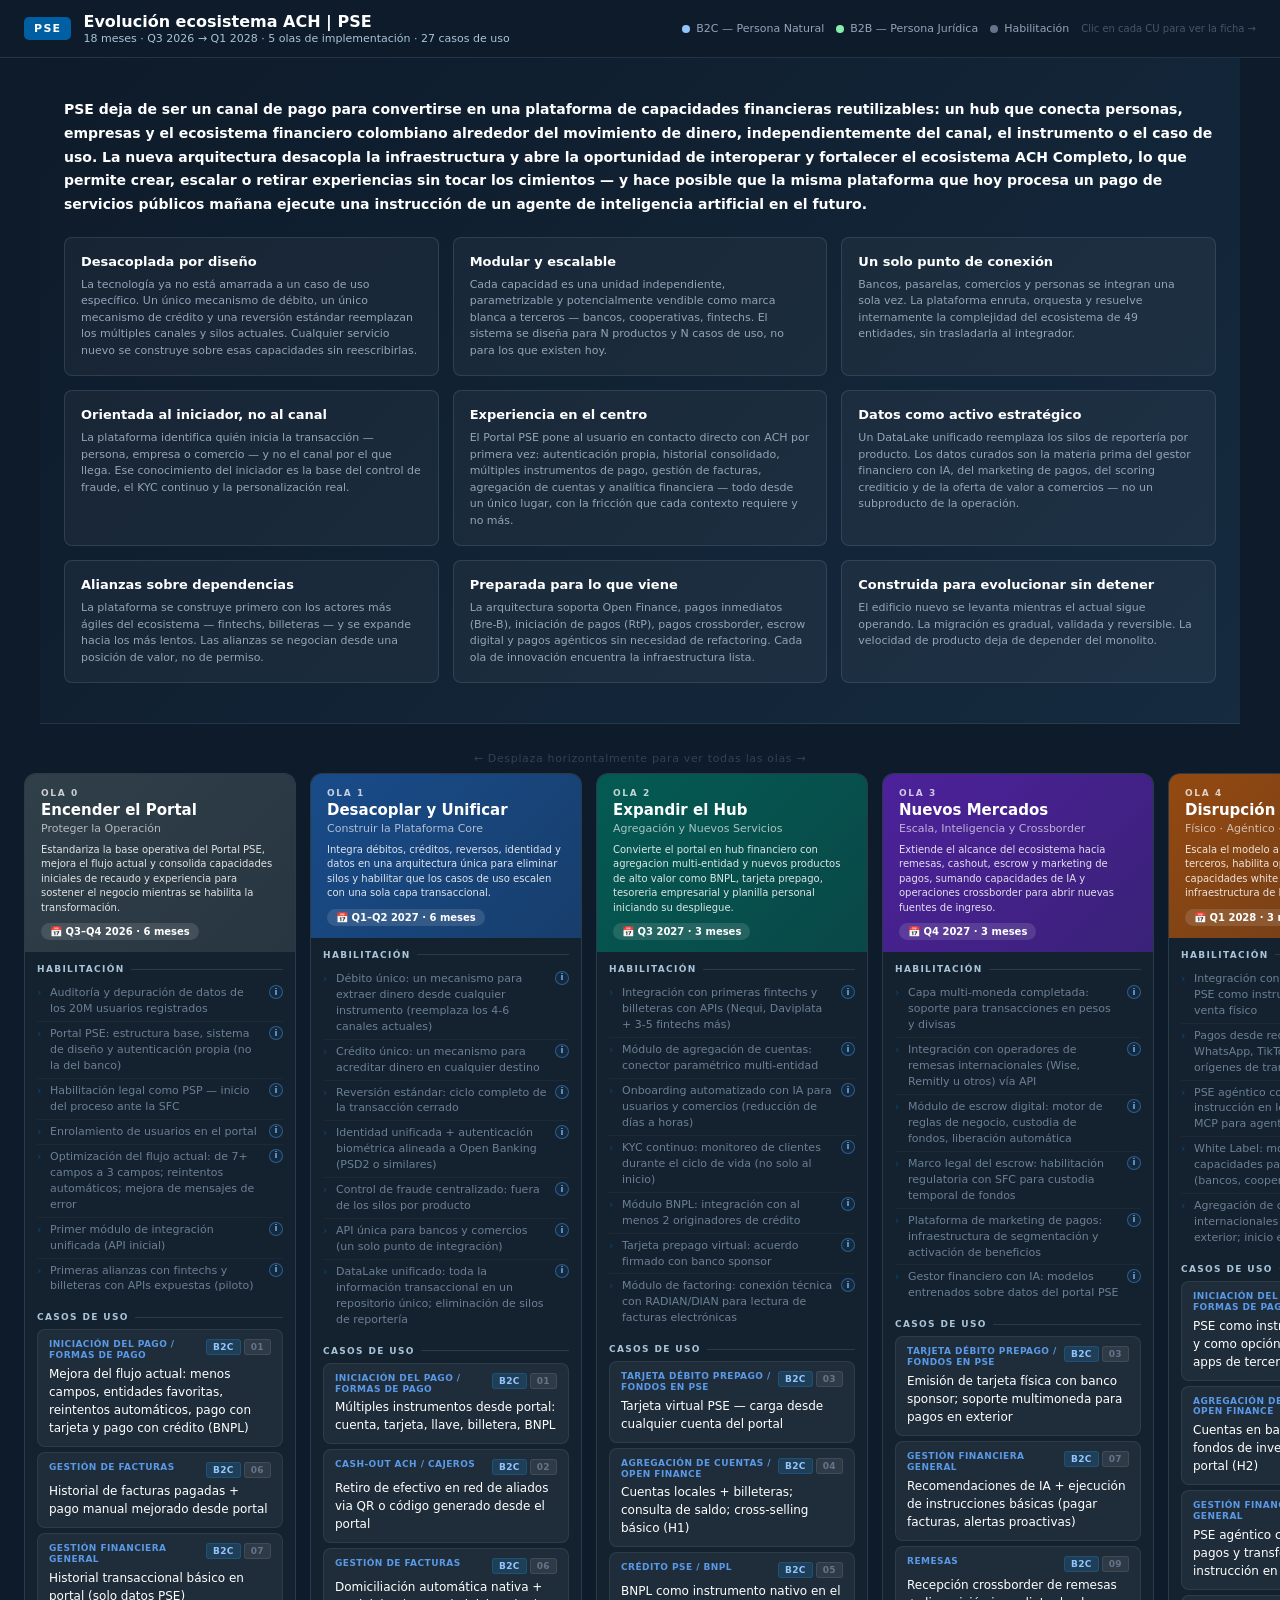
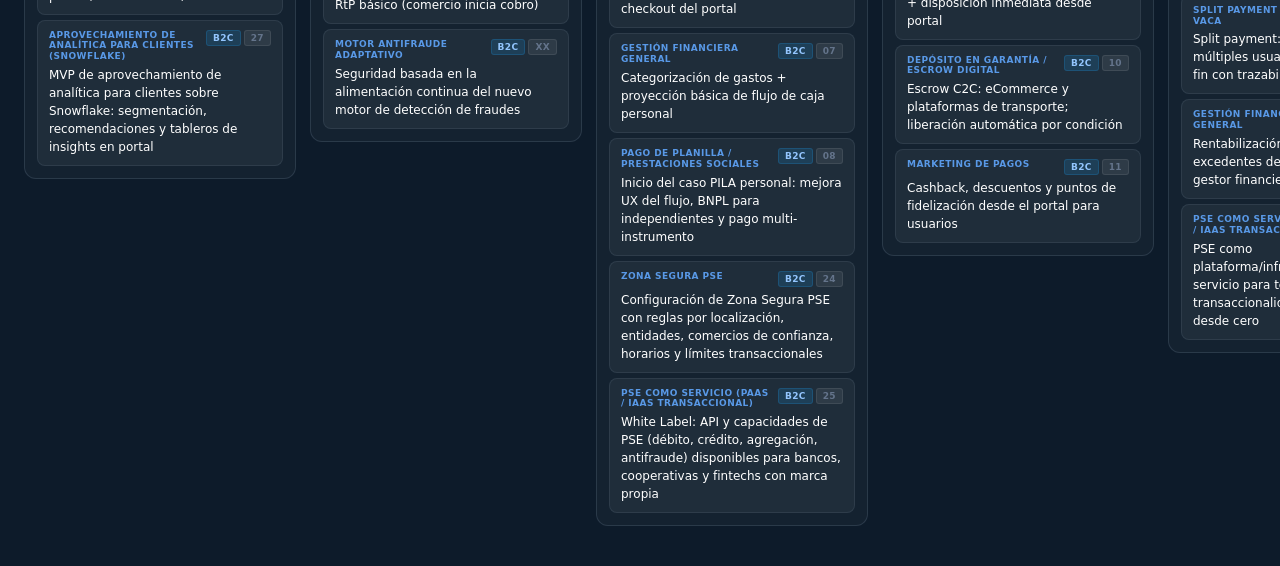
==== roadmap_portal_pse.html @ 22ef2b2c "snowflake analytics for clients" ====
<!DOCTYPE html>
<html lang="es">
<head>
<meta charset="UTF-8">
<meta name="viewport" content="width=device-width, initial-scale=1.0">
<title>Roadmap Portal PSE — ACH Colombia</title>
<style>
:root {
  --navy: #0D1B2A;
  --navy-mid: #112336;
  --navy-light: #172f45;
  --blue: #005FA3;
  --blue-dark: #004A80;
  --blue-light: #A8C4D8;
  --blue-pale: #EEF4FB;
  --white: #ffffff;
  --text-muted: #64748b;
  --text-dim: #94a3b8;
  --text-mid: #cbd5e1;
  --border: rgba(168,196,216,0.15);
  --ola0: #37474F;
  --ola1: #1A56A0;
  --ola2: #00695C;
  --ola3: #5B21B6;
  --ola4: #B45309;
  --b2c: #1d6fa4;
  --b2b: #166534;
}
* { margin:0; padding:0; box-sizing:border-box; }
body {
  font-family: 'Calibri', 'Segoe UI', system-ui, sans-serif;
  background: var(--navy);
  color: var(--white);
  min-height: 100vh;
  overflow-x: hidden;
}

/* ── HEADER ── */
.header {
  position: sticky; top:0; z-index:200;
  background: var(--navy);
  border-bottom: 1px solid var(--border);
  padding: 12px 24px;
  display: flex; align-items: center; justify-content: space-between;
  gap: 16px;
}
.header-brand { display:flex; align-items:center; gap:12px; }
.pse-badge {
  background: var(--blue); color:white;
  font-size:11px; font-weight:800; letter-spacing:.12em;
  padding:5px 10px; border-radius:5px;
  text-transform:uppercase;
}
.header-title { font-size:16px; font-weight:700; }
.header-sub { font-size:11px; color:var(--blue-light); margin-top:1px; }
.header-legend { display:flex; gap:12px; align-items:center; flex-wrap:wrap; }
.leg { display:flex; gap:6px; align-items:center; font-size:11px; color:var(--text-dim); }
.leg-dot { width:8px; height:8px; border-radius:50%; flex-shrink:0; }

/* ── SCROLL WRAPPER ── */
.board {
  overflow-x: auto;
  padding: 20px 24px 40px;
  scrollbar-width: thin;
  scrollbar-color: #334155 var(--navy);
}
.board::-webkit-scrollbar { height:6px; }
.board::-webkit-scrollbar-track { background: var(--navy); }
.board::-webkit-scrollbar-thumb { background: #334155; border-radius:3px; }

/* ── OLA COLUMNS ── */
.olas-row { display:flex; gap:14px; align-items:flex-start; min-width:max-content; }

.ola-col {
  width: 272px;
  border-radius: 12px;
  overflow: hidden;
  background: rgba(255,255,255,0.03);
  border: 1px solid var(--border);
  flex-shrink:0;
  display:flex; flex-direction:column;
}

.ola-head {
  padding: 14px 16px 12px;
  position: relative;
}
.ola-eyebrow {
  font-size:9px; font-weight:800; letter-spacing:.18em;
  text-transform:uppercase; opacity:.75; margin-bottom:3px;
}
.ola-name { font-size:15px; font-weight:800; line-height:1.25; }
.ola-sub { font-size:11px; opacity:.65; margin-top:2px; }
.ola-desc {
  margin-top:8px;
  font-size:10px;
  line-height:1.45;
  color:rgba(255,255,255,0.86);
}
.ola-periodo {
  display:inline-flex; align-items:center; gap:4px;
  margin-top:8px;
  font-size:10px; font-weight:600;
  background: rgba(255,255,255,0.12);
  padding:3px 9px; border-radius:20px;
}
.ola-stretch {
  display:inline-block;
  margin-left:6px;
  font-size:9px; font-weight:700; letter-spacing:.06em;
  background: rgba(255,255,255,0.15);
  padding:2px 7px; border-radius:3px;
  vertical-align:middle;
}

.ola-body { padding:12px; flex:1; }

/* ── HABILITACIÓN ── */
.section-label {
  display:flex; align-items:center; gap:6px;
  font-size:9px; font-weight:800; letter-spacing:.15em;
  text-transform:uppercase; color:var(--blue-light);
  margin-bottom:7px;
}
.section-label::after {
  content:''; flex:1; height:1px;
  background: var(--border);
}
.hab-list { list-style:none; margin-bottom:14px; }
.hab-item {
  font-size:11px; color:#6b7f94;
  padding:4px 22px 4px 13px; position:relative;
  line-height:1.45;
  border-bottom:1px solid rgba(255,255,255,0.035);
}
.hab-item:last-child { border-bottom:none; }
.hab-item::before { content:'›'; position:absolute; left:0; color:var(--blue); opacity:.6; }
.hab-item-text { display:block; }
.hab-info-btn {
  width:14px;
  height:14px;
  border-radius:50%;
  border:1px solid rgba(96,165,250,0.4);
  background:rgba(0,95,163,0.15);
  color:#93c5fd;
  font-size:9px;
  font-weight:800;
  line-height:1;
  display:flex;
  align-items:center;
  justify-content:center;
  cursor:pointer;
  position:absolute;
  top:4px;
  right:0;
  padding:0;
}
.hab-info-btn:hover {
  background:rgba(0,95,163,0.32);
  border-color:rgba(147,197,253,0.7);
}

/* ── CU CARDS ── */
.cu-stack { display:flex; flex-direction:column; gap:5px; }

.cu-card {
  background: rgba(255,255,255,0.05);
  border:1px solid rgba(168,196,216,0.1);
  border-radius:8px; padding:9px 11px;
  cursor:pointer;
  transition: background .15s, border-color .15s, transform .15s;
  display:flex; flex-direction:column; gap:4px;
}
.cu-card:hover {
  background: rgba(255,255,255,0.1);
  border-color: rgba(168,196,216,0.28);
  transform: translateY(-1px);
}
.cu-card.is-active {
  border-color: var(--blue);
  background: rgba(0,95,163,0.14);
}
.cu-row { display:flex; align-items:flex-start; justify-content:space-between; gap:6px; }
.cu-name {
  font-size:9px;
  font-weight:800;
  color:#60a5fa;
  line-height:1.2;
  letter-spacing:.05em;
  text-transform:uppercase;
  opacity:.9;
  flex:1;
}
.cu-tags { display:flex; gap:3px; flex-shrink:0; align-items:center; }
.tag {
  font-size:9px; font-weight:800; padding:2px 6px;
  border-radius:3px; letter-spacing:.04em; white-space:nowrap;
}
.tag-b2c { background:rgba(29,111,164,0.28); color:#93c5fd; border:1px solid rgba(29,111,164,0.4); }
.tag-b2b { background:rgba(22,101,52,0.28); color:#86efac; border:1px solid rgba(22,101,52,0.4); }
.tag-num { background:rgba(255,255,255,0.07); color:#64748b; border:1px solid rgba(255,255,255,0.08); }
.cu-alcance { font-size:12px; font-weight:500; color:var(--white); line-height:1.5; }

/* ── OVERLAY + PANEL ── */
.overlay {
  display:none; position:fixed; inset:0;
  background:rgba(0,0,0,0.55); z-index:400;
  backdrop-filter: blur(2px);
}
.overlay.on { display:block; }

.panel {
  position:fixed; top:0; right:-540px; width:520px;
  height:100vh; overflow-y:auto;
  background: #0c1e2f;
  border-left:1px solid rgba(168,196,216,0.18);
  z-index:500;
  transition: right .28s cubic-bezier(.4,0,.2,1);
  display:flex; flex-direction:column;
}
.panel.on { right:0; }

.panel-top {
  padding:20px 22px 16px;
  border-bottom:1px solid var(--border);
  position:sticky; top:0;
  background: #0c1e2f; z-index:10;
}
.panel-close {
  position:absolute; top:16px; right:16px;
  background:rgba(255,255,255,0.07); border:none;
  color:var(--text-dim); width:28px; height:28px;
  border-radius:6px; cursor:pointer; font-size:15px;
  display:flex; align-items:center; justify-content:center;
  transition:all .15s;
}
.panel-close:hover { background:rgba(255,255,255,0.14); color:white; }
.panel-num { font-size:10px; font-weight:800; letter-spacing:.18em; color:var(--blue-light); margin-bottom:5px; text-transform:uppercase; }
.panel-title { font-size:19px; font-weight:800; line-height:1.25; padding-right:36px; margin-bottom:10px; }
.panel-badges { display:flex; flex-wrap:wrap; gap:5px; align-items:center; }
.badge {
  font-size:10px; font-weight:700; padding:3px 8px;
  border-radius:4px; white-space:nowrap;
}
.badge-obj { background:rgba(0,95,163,.2); color:#93c5fd; border:1px solid rgba(0,95,163,.3); }
.badge-av { background:rgba(255,255,255,.06); color:#64748b; border:1px solid rgba(255,255,255,.09); }
.badge-val { background:rgba(34,197,94,.1); color:#86efac; border:1px solid rgba(34,197,94,.18); }
.badge-ing { background:rgba(234,179,8,.1); color:#fde047; border:1px solid rgba(234,179,8,.15); }
.badge-am { font-weight:800; }
.am-low { background:rgba(34,197,94,.1); color:#86efac; border:1px solid rgba(34,197,94,.18); }
.am-mid { background:rgba(234,179,8,.1); color:#fde047; border:1px solid rgba(234,179,8,.15); }
.am-high { background:rgba(239,68,68,.13); color:#fca5a5; border:1px solid rgba(239,68,68,.2); }

.panel-body { padding:18px 22px 24px; flex:1; }
.p-section { margin-bottom:18px; }
.p-stitle {
  font-size:9px; font-weight:800; letter-spacing:.14em; text-transform:uppercase;
  color:var(--blue-light); padding-bottom:6px; margin-bottom:7px;
  border-bottom:1px solid var(--border);
}
.p-desc { font-size:13px; color:var(--text-mid); line-height:1.7; }
.p-list { list-style:none; }
.p-list li {
  font-size:12px; color:var(--text-dim); padding:5px 0 5px 16px;
  position:relative; line-height:1.5;
  border-bottom:1px solid rgba(255,255,255,0.04);
}
.p-list li:last-child { border-bottom:none; }
.p-list li::before { content:'→'; position:absolute; left:0; color:var(--blue); font-size:11px; }
.p-grid { display:grid; grid-template-columns:1fr 1fr; gap:7px; }
.p-stat {
  background:rgba(255,255,255,0.04); border:1px solid rgba(255,255,255,0.07);
  border-radius:7px; padding:9px 11px;
}
.p-stat-lbl { font-size:9px; font-weight:700; letter-spacing:.1em; text-transform:uppercase; color:#475569; margin-bottom:3px; }
.p-stat-val { font-size:13px; font-weight:700; color:white; }
.p-stat-val.g { color:#4ade80; }
.p-stat-val.y { color:#fbbf24; }
.p-threat { height:4px; background:rgba(255,255,255,.08); border-radius:2px; overflow:hidden; margin-top:5px; }
.p-threat-fill { height:100%; border-radius:2px; }
.p-alcance-box {
  background: rgba(0,95,163,.08);
  border:1px solid rgba(0,95,163,.2);
  border-radius:8px; padding:10px 13px;
}
.p-alcance-lbl { font-size:9px; font-weight:800; letter-spacing:.12em; text-transform:uppercase; color:#60a5fa; margin-bottom:4px; }
.p-alcance-txt { font-size:12px; color:#93c5fd; line-height:1.5; }
.p-mkt-item {
  font-size:12px; color:var(--text-mid); line-height:1.55;
  padding:5px 0; border-bottom:1px solid rgba(255,255,255,.05);
}
.p-mkt-item:last-child { border-bottom:none; }
.p-mkt-item strong { color:#60a5fa; }
.p-comp-chips { display:flex; flex-wrap:wrap; gap:5px; }
.p-comp-chip {
  font-size:11px; color:#64748b;
  background:rgba(255,255,255,0.04); border:1px solid rgba(255,255,255,0.08);
  padding:3px 9px; border-radius:20px;
}

/* ── SCROLL HINT ── */
.scroll-hint {
  text-align:center; padding:8px 0;
  font-size:11px; color:#334155; letter-spacing:.06em;
}

/* ── VISION SECTION ── */
.vision {
  background: linear-gradient(135deg, rgba(13,27,42,0.8), rgba(23,47,69,0.8));
  border-bottom: 1px solid rgba(168,196,216,0.15);
  padding: 40px 24px;
  max-width: 1200px;
  margin: 0 auto;
}
.vision-content {
  font-size: 13px;
  line-height: 1.65;
  color: #cbd5e1;
}
.vision-intro {
  font-size: 14px;
  font-weight: 600;
  color: #ffffff;
  margin-bottom: 16px;
  line-height: 1.7;
}
.vision-criteria {
  margin-top: 20px;
  display: grid;
  grid-template-columns: repeat(auto-fit, minmax(280px, 1fr));
  gap: 14px;
  list-style: none;
  padding: 0;
}
.vision-criteria li {
  background: rgba(255,255,255,0.04);
  border: 1px solid rgba(168,196,216,0.15);
  border-radius: 8px;
  padding: 16px;
  display: flex;
  flex-direction: column;
  gap: 6px;
}
.vision-criteria li strong {
  color: #ffffff;
  font-weight: 700;
  font-size: 13px;
  line-height: 1.3;
}
.vision-criteria li span {
  font-size: 11px;
  line-height: 1.5;
  color: #94a3b8;
  font-weight: 400;
}
.vision-footer {
  margin-top: 18px;
  background: rgba(255,255,255,0.04);
  border: 1px solid rgba(168,196,216,0.15);
  border-radius: 8px;
  padding: 14px 16px;
  font-size: 12px;
  font-style: italic;
  color: #60a5fa;
  text-align: center;
  font-weight: 500;
}

/* ── HABILITADOR MODAL ── */
.hab-modal-overlay {
  display:none;
  position:fixed;
  inset:0;
  background:rgba(0,0,0,0.55);
  z-index:700;
}
.hab-modal-overlay.on { display:block; }
.hab-modal {
  position:fixed;
  top:50%;
  left:50%;
  transform:translate(-50%, -50%);
  width:min(680px, 92vw);
  max-height:80vh;
  overflow:auto;
  background:#0c1e2f;
  border:1px solid rgba(168,196,216,0.2);
  border-radius:12px;
  box-shadow:0 24px 60px rgba(0,0,0,0.45);
  padding:18px 18px 16px;
  z-index:710;
  display:none;
}
.hab-modal.on { display:block; }
.hab-modal-top {
  display:flex;
  align-items:flex-start;
  justify-content:space-between;
  gap:10px;
  margin-bottom:10px;
}
.hab-modal-id {
  font-size:10px;
  letter-spacing:.14em;
  text-transform:uppercase;
  color:#60a5fa;
  font-weight:800;
}
.hab-modal-title {
  font-size:16px;
  color:#fff;
  font-weight:700;
  margin-top:2px;
}
.hab-modal-close {
  width:26px;
  height:26px;
  border-radius:6px;
  border:none;
  background:rgba(255,255,255,0.08);
  color:#94a3b8;
  cursor:pointer;
  font-size:14px;
}
.hab-modal-close:hover {
  background:rgba(255,255,255,0.16);
  color:#fff;
}
.hab-modal-body {
  font-size:13px;
  line-height:1.65;
  color:#cbd5e1;
}
.hab-modal-meta {
  display:flex;
  flex-wrap:wrap;
  gap:6px;
  margin-bottom:12px;
}
.hab-chip {
  font-size:10px;
  color:#93c5fd;
  border:1px solid rgba(147,197,253,0.25);
  background:rgba(0,95,163,0.15);
  border-radius:999px;
  padding:3px 8px;
}
.hab-modal-section {
  margin-top:10px;
}
.hab-modal-section-title {
  font-size:10px;
  text-transform:uppercase;
  letter-spacing:.11em;
  color:#60a5fa;
  margin-bottom:4px;
  font-weight:700;
}
.hab-list-mini {
  margin:0;
  padding-left:16px;
}
.hab-list-mini li {
  margin-bottom:4px;
}
</style>
</head>
<body>

<header class="header">
  <div class="header-brand">
    <span class="pse-badge">PSE</span>
    <div>
      <div class="header-title">Evolución ecosistema ACH | PSE</div>
      <div class="header-sub">18 meses · Q3 2026 → Q1 2028 · 5 olas de implementación · 27 casos de uso</div>
    </div>
  </div>
  <div class="header-legend">
    <div class="leg"><span class="leg-dot" style="background:#93c5fd"></span>B2C — Persona Natural</div>
    <div class="leg"><span class="leg-dot" style="background:#86efac"></span>B2B — Persona Jurídica</div>
    <div class="leg"><span class="leg-dot" style="background:#64748b"></span>Habilitación</div>
    <div class="leg" style="font-size:10px;color:#475569;">Clic en cada CU para ver la ficha →</div>
  </div>
</header>

<section class="vision">
  <div class="vision-content">
    <div class="vision-intro">
      PSE deja de ser un canal de pago para convertirse en una plataforma de capacidades financieras reutilizables: un hub que conecta personas, empresas y el ecosistema financiero colombiano alrededor del movimiento de dinero, independientemente del canal, el instrumento o el caso de uso. La nueva arquitectura desacopla la infraestructura y abre la oportunidad de interoperar y fortalecer el ecosistema ACH Completo, lo que permite crear, escalar o retirar experiencias sin tocar los cimientos — y hace posible que la misma plataforma que hoy procesa un pago de servicios públicos mañana ejecute una instrucción de un agente de inteligencia artificial en el futuro.
    </div>
    <ul class="vision-criteria">
      <li><strong>Desacoplada por diseño</strong><span>La tecnología ya no está amarrada a un caso de uso específico. Un único mecanismo de débito, un único mecanismo de crédito y una reversión estándar reemplazan los múltiples canales y silos actuales. Cualquier servicio nuevo se construye sobre esas capacidades sin reescribirlas.</span></li>
      <li><strong>Modular y escalable</strong><span>Cada capacidad es una unidad independiente, parametrizable y potencialmente vendible como marca blanca a terceros — bancos, cooperativas, fintechs. El sistema se diseña para N productos y N casos de uso, no para los que existen hoy.</span></li>
      <li><strong>Un solo punto de conexión</strong><span>Bancos, pasarelas, comercios y personas se integran una sola vez. La plataforma enruta, orquesta y resuelve internamente la complejidad del ecosistema de 49 entidades, sin trasladarla al integrador.</span></li>
      <li><strong>Orientada al iniciador, no al canal</strong><span>La plataforma identifica quién inicia la transacción — persona, empresa o comercio — y no el canal por el que llega. Ese conocimiento del iniciador es la base del control de fraude, el KYC continuo y la personalización real.</span></li>
      <li><strong>Experiencia en el centro</strong><span>El Portal PSE pone al usuario en contacto directo con ACH por primera vez: autenticación propia, historial consolidado, múltiples instrumentos de pago, gestión de facturas, agregación de cuentas y analítica financiera — todo desde un único lugar, con la fricción que cada contexto requiere y no más.</span></li>
      <li><strong>Datos como activo estratégico</strong><span>Un DataLake unificado reemplaza los silos de reportería por producto. Los datos curados son la materia prima del gestor financiero con IA, del marketing de pagos, del scoring crediticio y de la oferta de valor a comercios — no un subproducto de la operación.</span></li>
      <li><strong>Alianzas sobre dependencias</strong><span>La plataforma se construye primero con los actores más ágiles del ecosistema — fintechs, billeteras — y se expande hacia los más lentos. Las alianzas se negocian desde una posición de valor, no de permiso.</span></li>
      <li><strong>Preparada para lo que viene</strong><span>La arquitectura soporta Open Finance, pagos inmediatos (Bre-B), iniciación de pagos (RtP), pagos crossborder, escrow digital y pagos agénticos sin necesidad de refactoring. Cada ola de innovación encuentra la infraestructura lista.</span></li>
      <li><strong>Construida para evolucionar sin detener</strong><span>El edificio nuevo se levanta mientras el actual sigue operando. La migración es gradual, validada y reversible. La velocidad de producto deja de depender del monolito.</span></li>
    </ul>    
  </div>
</section>

<div class="board">
  <div class="scroll-hint">← Desplaza horizontalmente para ver todas las olas →</div>
  <div class="olas-row" id="olas-row"></div>
</div>

<div class="overlay" id="overlay" onclick="closePanel()"></div>
<div class="panel" id="panel">
  <div class="panel-top">
    <button class="panel-close" onclick="closePanel()">✕</button>
    <div class="panel-num" id="p-num"></div>
    <div class="panel-title" id="p-title"></div>
    <div class="panel-badges" id="p-badges"></div>
  </div>
  <div class="panel-body" id="p-body"></div>
</div>

<div class="hab-modal-overlay" id="hab-overlay" onclick="closeHabModal()"></div>
<div class="hab-modal" id="hab-modal">
  <div class="hab-modal-top">
    <div>
      <div class="hab-modal-id" id="hab-id"></div>
      <div class="hab-modal-title" id="hab-title"></div>
    </div>
    <button class="hab-modal-close" onclick="closeHabModal()">✕</button>
  </div>
  <div class="hab-modal-meta" id="hab-meta"></div>
  <div class="hab-modal-body">
    <div class="hab-modal-section">
      <div class="hab-modal-section-title">Resumen</div>
      <div id="hab-body"></div>
    </div>
    <div class="hab-modal-section">
      <div class="hab-modal-section-title">Que Habilita</div>
      <ul class="hab-list-mini" id="hab-enables"></ul>
    </div>
    <div class="hab-modal-section">
      <div class="hab-modal-section-title">Prerequisitos</div>
      <ul class="hab-list-mini" id="hab-prereq"></ul>
    </div>
    <div class="hab-modal-section">
      <div class="hab-modal-section-title">Relacion de Dependencias</div>
      <ul class="hab-list-mini" id="hab-blocks"></ul>
    </div>
    <div class="hab-modal-section">
      <div class="hab-modal-section-title">Consideraciones Clave</div>
      <ul class="hab-list-mini" id="hab-considerations"></ul>
    </div>
  </div>
</div>

<script>
/* ===== DATA ===== */
const fichas = {
  1:{nombre:"Iniciación del pago / Formas de pago",segmento:"B2C",descripcion:"Unificación de todos los instrumentos de pago disponibles en un único flujo de iniciación desde el Portal PSE. El usuario elige el instrumento; PSE orquesta la ejecución sin depender del banco o pasarela para definir qué opciones están disponibles. La tecnología subyacente (PSE, Bre-B, RtP) es transparente para el usuario.",objetivo:"Defender y Escalar el Negocio",avance:20,trabajos:["Usuario debe saber de antemano qué instrumento usar — PSE no ofrece alternativas en el momento del pago","Si el banco no admite cierto instrumento, la transacción falla sin alternativa automática","Los comercios gestionan múltiples integraciones para ofrecer distintas formas de pago","PSE no tiene visibilidad del instrumento real: todo llega como 'débito cuenta'"],casos:["Selección de instrumento en tiempo real (cuenta, tarjeta, llave, billetera, BNPL)","Redirección automática a instrumento alternativo si el primero falla o no tiene fondos","Pago crossborder: usuario en Colombia paga con cuenta colombiana al exterior","Motor de reglas para selección óptima según monto, disponibilidad y costo"],mercado:["PSE procesó 236M operaciones en Q1 2026, +12% vs 2025, movilizando ~$910 billones (ACH Colombia, abr. 2026)","35% de compradores abandona el carrito si su método preferido no está disponible (Tiendanube, 2026)"],amenaza:8,ingreso:"Alto",validacion:"Sí",competencia:["PayU, Mercado Pago, Wompi, Kushki","Nequi / Daviplata","Bre-B"]},
  2:{nombre:"Cash-Out ACH / Cajeros",segmento:"B2C",descripcion:"El usuario puede retirar efectivo en una red de aliados (corresponsales, cajeros, puntos de pago) usando PSE como instrumento, sin necesidad de tarjeta débito tradicional. PSE actúa como cashier: gestiona la autorización, el débito y coordina la dispersión al punto físico.",objetivo:"Expandir Alcance / Inclusión Financiera",avance:5,trabajos:["Usuario bancarizado sin tarjeta débito no puede retirar efectivo fácilmente","Dependencia total de la red de cajeros propios del banco","PSE hoy no tiene presencia en el canal físico — invisible en el día a día del usuario","Fondos en PSE, BNPL o remesas no convertibles a efectivo de forma directa"],casos:["Retiro mediante código QR o código de un solo uso generado en el portal","Cashout desde cuenta de ahorros, billetera PSE o fondos precargados","Límites diferenciados por instrumento","Historial de retiros integrado al portal"],mercado:["95.4% de adultos colombianos con al menos un producto financiero (36.7M personas), muchos sin tarjeta física activa (Banca de Oportunidades, 2024)","Red de corresponsales supera los 200.000 puntos en Colombia"],amenaza:5,ingreso:"Medio",validacion:"Parcial",competencia:["Nequi / Daviplata (cashout en corresponsales)","Efecty / Baloto","Tarjetas débito (canal dominante de retiro)"]},
  3:{nombre:"Tarjeta débito prepago / Fondos en PSE",segmento:"B2C",descripcion:"Tarjeta prepago (física o virtual) respaldada por PSE, cargada desde cualquier cuenta agregada. No es una tarjeta de un banco específico: los fondos provienen de múltiples cuentas registradas en el portal. Opera bajo modelo de sponsor, lo que permite a PSE controlar la experiencia sin asumir la responsabilidad regulatoria de emisor.",objetivo:"Crear Nuevo Valor / Expandir Presencia Cotidiana",avance:5,trabajos:["PSE no tiene presencia en el punto de venta físico","Gestionar múltiples tarjetas de múltiples bancos genera fricción real","Fondos en billetera PSE o BNPL no son utilizables en comercios físicos","Usuario multi-cuenta no tiene un instrumento unificado para el día a día"],casos:["Tarjeta virtual para pagos digitales inmediatos, activada desde el portal","Tarjeta física emitida por banco sponsor con logo PSE o marca blanca","Carga desde cualquier cuenta agregada (ahorros, corriente, depósito electrónico)","Soporte multimoneda para pagos en el exterior"],mercado:["PSE tiene más de 27M usuarios registrados — base instalada para adopción de tarjeta propia (Portafolio, 2025)","Mercado tarjetas prepago LATAM crece a CAGR 14% hacia 2028 (GlobalData, 2024)"],amenaza:7,ingreso:"Medio-Alto",validacion:"Sí",competencia:["Nequi, Daviplata (tarjeta virtual propia)","Nu (Nubank)","Ualá"]},
  4:{nombre:"Agregación de cuentas / Open Finance",segmento:"B2C",descripcion:"El portal PSE permite agregar y visualizar cuentas de múltiples entidades en un único lugar. Es el núcleo del hub financiero. La implementación empieza con participantes que ya tienen APIs expuestas (fintechs, billeteras), sin esperar regulación completa de Open Finance.",objetivo:"Construir el Hub / Fundación del Portal",avance:10,trabajos:["El usuario no tiene visión consolidada de sus finanzas — cada banco es una app separada","PSE no conoce el saldo disponible antes de la transacción — genera rechazos evitables","Sin agregación, no es posible ofrecer multi-débito, gestor financiero ni rentabilización","PSE no puede personalizar sin conocer el perfil financiero completo del usuario"],casos:["H1: Cuentas locales + billeteras; consulta de saldo; cross-selling básico","H2: Cuentas internacionales y fondos de inversión abiertos","H3: Billeteras cripto","Habilitador de toda la capa de inteligencia financiera del portal"],mercado:["36.7M adultos colombianos con al menos un producto financiero — mayoría en más de una entidad (Banca de Oportunidades, 2024)","Open Finance regulado bajo Decreto 1297 de 2022, en implementación desde 2024"],amenaza:6,ingreso:"Medio → Alto (H2-H3)",validacion:"Sí",competencia:["Finerio y apps de PFM","Bancos con vistas consolidadas propias","Apple Wallet, Google Pay"]},
  5:{nombre:"Crédito PSE / BNPL",segmento:"B2C",descripcion:"PSE intermedia crédito inmediato (BNPL) como instrumento de pago nativo en el portal. El usuario puede solicitar, recibir ofertas, pagar cuotas y gestionar su deuda desde un único lugar. ACH puede operar como intermediador sin asumir el riesgo crediticio.",objetivo:"Crear Nuevo Valor / Aumentar Conversión",avance:5,trabajos:["Usuario sin tarjeta de crédito no puede diferir pagos en eCommerce colombiano","PSE pierde transacciones cuando el usuario no tiene fondos disponibles en el momento","No existe mecanismo nativo de 'me falta plata, pido el préstamo para completar el pago'","El usuario debe salir del flujo PSE para buscar financiamiento en otro lugar"],casos:["BNPL como opción de pago nativa en el checkout del portal","Solicitud de crédito en tiempo real con respuesta inmediata","Gestión de deuda: cuotas, historial, alertas de vencimiento","Cross-selling con oferta financiera según perfil transaccional"],mercado:["BNPL en Colombia creció a CAGR de 53.4% (2021-2024); proyectado CAGR 24.8% hacia 2030 ≈ USD 6.33B (ResearchAndMarkets, feb. 2025)","Colombia registra 7.7M cuentas activas BNPL (DataCrédito Experian, 2024)"],amenaza:7,ingreso:"Alto",validacion:"Sí",competencia:["Addi (+1.5M clientes activos)","Rappi Pay, Sistecrédito","Tarjetas de crédito bancarias con cuotas sin interés"]},
  6:{nombre:"Gestión de facturas",segmento:"B2C",descripcion:"El portal centraliza todas las facturas del usuario (servicios públicos, telco, educación, salud, impuestos) en un único lugar. Puede inscribirlas, pagar manualmente, programar débitos automáticos o masivos. El comercio puede iniciar el cobro sin intervención previa del usuario (RtP).",objetivo:"Presencia Cotidiana / Defender Recaudo",avance:15,trabajos:["El usuario gestiona pagos en plataformas dispersas — no hay un hub centralizado","PSE no tiene recurrencia nativa — cada pago requiere intervención activa del usuario","Los comercios no pueden iniciar un cobro sin que el usuario pase por el flujo completo","No hay visibilidad de vencimientos ni alertas proactivas en el ecosistema actual"],casos:["Inscripción de facturas recurrentes con un clic","Débito automático (domiciliación) programado por el usuario","Cobro iniciado por el comercio (RtP): solicitud de pago al portal del usuario","Alertas de vencimiento e integración con calendario financiero"],mercado:["Obligaciones financieras, servicios públicos y apuestas son las categorías de mayor crecimiento en PSE (La República, 2025)","+50M facturas mensuales de servicios públicos domiciliarios en Colombia (SSPD/DANE, 2023)"],amenaza:8,ingreso:"Alto",validacion:"Sí",competencia:["Aplicaciones bancarias con pago de servicios","Rappipay, Nequi","Bre-B con RtP nativo — amenaza directa e inmediata"]},
  7:{nombre:"Gestión financiera general",segmento:"B2C",descripcion:"Capa analítica del portal PSE. Con la agregación de cuentas como base, el usuario accede a historial consolidado, analítica de vida financiera y un gestor financiero con IA que puede ejecutar acciones. El PSE agéntico es la evolución final de este caso de uso.",objetivo:"Diferenciación / Retención de Usuarios",avance:5,trabajos:["El usuario no tiene visión integrada de ingresos y gastos — múltiples apps desconectadas","No existe orientación proactiva sobre salud financiera dentro del ecosistema PSE","PSE conoce el comportamiento transaccional del usuario pero no lo convierte en valor","Gestores financieros existentes son genéricos y no conectados al momento de pago"],casos:["Dashboard personal de ingresos, gastos y saldo consolidado","Categorización automática de gastos con alertas proactivas","Gestor financiero con IA: 'toma mis cuentas, paga mis facturas e invierte el excedente'","PSE agéntico: ejecución de pagos y compras por instrucción en lenguaje natural"],mercado:["PSE tiene datos transaccionales de +13M usuarios activos — activo diferencial único (ACH Colombia, 2025)","Mercado global PFM proyectado en USD 1.9B para 2028 (MarketsandMarkets, 2024)"],amenaza:4,ingreso:"Medio → Alto indirecto",validacion:"Parcial",competencia:["Finerio, Spendee (sin vínculo al pago)","Bancos con analítica propia restringida","Nequi (gestor básico en billetera)"]},
  8:{nombre:"Pago de planilla / Prestaciones sociales",segmento:"B2C",descripcion:"PSE como instrumento de pago de aportes a seguridad social para trabajadores independientes y colombianos en el exterior. ACH tiene ventaja regulatoria histórica en este segmento. La renovación incorpora BNPL para independientes y habilita pago desde múltiples instrumentos.",objetivo:"Defender Ventaja Regulatoria / Modernizar Core",avance:25,trabajos:["Flujo de pago PILA actual es extenso, con múltiples pasos y sin retroalimentación clara","El independiente sin dinero disponible en la fecha no tiene alternativa de financiamiento","Colombianos en el exterior no pueden pagar fácilmente desde cuentas extranjeras","No hay historial de aportes ni alertas de vencimiento en el ecosistema PSE"],casos:["Pago de aportes con cuenta, tarjeta, BNPL o instrumento crossborder","Financiamiento del aporte vía BNPL para independientes con flujo irregular","Domiciliación automática del aporte mensual","Historial de seguridad social integrado al portal"],mercado:["+3.5M trabajadores independientes obligados a cotizar en Colombia (MinTrabajo, 2023)","PSE es el canal dominante del recaudo PILA — posición regulatoria directa a defender"],amenaza:5,ingreso:"Medio",validacion:"Sí",competencia:["Aportes en Línea (mayor cuota PILA digital)","Bancos con módulo PILA integrado","Bre-B (futuro competidor en este segmento)"]},
  9:{nombre:"Remesas",segmento:"B2C",descripcion:"PSE habilita la recepción de remesas del exterior directamente en el portal, con opciones de disposición inmediata: pago de facturas, consignación en cuenta, cashout en red de aliados o recarga de tarjeta PSE. El receptor no necesita ir a una casa de cambio.",objetivo:"Expandir Alcance / Nuevo Segmento",avance:5,trabajos:["El receptor debe ir a un punto físico o esperar acreditación bancaria para disponer del dinero","No hay un lugar centralizado donde gestionar remesas junto al resto de la vida financiera","Costos de transacción elevados sin canales digitales optimizados","PSE no capta ningún valor del flujo de remesas que llega al país"],casos:["Notificación en tiempo real de nueva remesa disponible en el portal","Disposición inmediata: pago de factura, transferencia a cuenta, cashout con aliado","Recarga de tarjeta PSE prepago con fondos de remesa","Envío de remesas desde Colombia al exterior (H2)"],mercado:["Colombia proyectó cerrar 2024 con ~USD 11.800M en remesas, +17.1% vs 2023 (Corficolombiana, 2024)","2.1M colombianos recibían remesas en junio 2024, con promedio mensual de USD 470-506/receptor (Banco de la República, 2024)"],amenaza:6,ingreso:"Alto",validacion:"Parcial",competencia:["Wise, Remitly, Global66 (UX superior, costos bajos)","Western Union, MoneyGram (red física dominante)","Nequi (remesas internacionales desde 2023)"]},
  10:{nombre:"Depósito en garantía / Escrow digital",segmento:"B2C",descripcion:"PSE realiza el débito al momento de la compra pero retiene los fondos hasta que se cumple una condición de negocio definida (entrega confirmada, servicio prestado). Los fondos se liberan automáticamente al activar la regla de negocio. Elimina el riesgo de fraude entre partes que no se conocen.",objetivo:"Crear Nuevo Valor / Diferenciación",avance:3,trabajos:["En eCommerce sin escrow, el comprador paga y asume el riesgo de no recibir","El vendedor despacha y asume el riesgo de reversión o fraude","Plataformas de transporte no tienen mecanismo estándar para cobro variable","PSE no tiene presencia en el ciclo completo de la transacción"],casos:["eCommerce C2C: débito al comprar, liberación al confirmar entrega","Plataformas de transporte: cobro estimado + ajuste final por distancia/tiempo","Servicios profesionales: pago liberado por hitos o entregables","Alquileres de corto plazo: garantía retenida hasta devolución del bien"],mercado:["Ventas online en Colombia alcanzaron COP $145.4B en 2025 con 684.6M transacciones (CCCE/NubeCommerce, 2026)","Mercado global de escrow digital proyectado en USD 4.7B para 2027 (Allied Market Research)"],amenaza:3,ingreso:"Medio",validacion:"Parcial",competencia:["Mercado Pago (escrow nativo en marketplace)","PayU (garantías en eCommerce)","No existe escrow interoperable asequible en Colombia B2C"]},
  11:{nombre:"Marketing de pagos",segmento:"B2C",descripcion:"PSE habilita un canal para que organizaciones ofrezcan descuentos, cashback y beneficios dirigidos a usuarios del portal, basados en su comportamiento transaccional. ACH monetiza su capacidad de segmentación sobre datos anonimizados.",objetivo:"Monetizar Datos / Generar Fidelización",avance:5,trabajos:["PSE tiene datos transaccionales valiosos que no generan valor para el usuario ni para los comercios","Los comercios no tienen acceso a audiencias segmentadas por comportamiento de pago real","El usuario no recibe incentivos por usar PSE frente a otros métodos de pago","No hay mecanismo de fidelización que genere recurrencia activa"],casos:["Cashback automático al pagar con PSE en comercios aliados","Descuentos exclusivos visibles antes y durante el checkout","Segmentación por categoría de gasto para ofertas relevantes","Puntos de fidelización acumulables y redimibles en el ecosistema"],mercado:["PSE mueve ~COP $56B mensuales — audiencia de alto valor para cualquier anunciante (La República, 2025)","30.451 empresas vinculadas a PSE — base instalada de potenciales anunciantes (ACH Colombia, 2025)"],amenaza:4,ingreso:"Medio-Alto",validacion:"Sí",competencia:["Puntos Colombia / Lifemiles","Rappi Pay / Nequi (ecosistema cerrado)","Tarjetas de crédito con cashback"]},
  27:{nombre:"Aprovechamiento de analítica para clientes (Snowflake)",segmento:"B2C",descripcion:"Capacidad para convertir los datos transaccionales de PSE en productos analíticos accionables para clientes del portal, soportados en Snowflake como base de datos y activación. Permite segmentación dinámica, recomendaciones personalizadas y visualización de insights en tiempo casi real.",objetivo:"Monetizar Datos / Diferenciación",avance:3,trabajos:["Los clientes no reciben valor tangible de los datos que ya genera su actividad en PSE","La personalización actual es limitada y no aprovecha señales de comportamiento multicanal","No existe una capa unificada para activar segmentos y recomendaciones de forma ágil","Las iniciativas analíticas tardan demasiado en pasar de reportería a casos de uso de negocio"],casos:["MVP de segmentación de clientes en Snowflake por comportamiento transaccional y recurrencia","Tableros de insights en portal: hábitos de pago, categorías y oportunidades de ahorro","Motor de recomendaciones para próximos pagos, alertas y ofertas relevantes","Activación de campañas data-driven para comercios y usuarios con audiencias definidas en Snowflake"],mercado:["La monetización de first-party data en servicios financieros es un vector creciente de ingresos en ecosistemas de pagos digitales","Snowflake permite acelerar el time-to-market de productos analíticos con gobierno y escalabilidad empresarial"],amenaza:4,ingreso:"Medio-Alto",validacion:"Parcial",competencia:["Bancos con hubs analíticos propios","Neobancos con motores de personalización transaccional","Plataformas de CDP y analítica que compiten por la capa de insights"]},
  24:{nombre:"Zona Segura PSE",segmento:"B2C",descripcion:"Espacio de control dentro del Portal PSE para configurar reglas de negocio y seguridad por perfil de riesgo. Permite definir condiciones transaccionales con base en localización, entidades autorizadas, tiendas de confianza, horarios, límites de monto y frecuencia de operación.",objetivo:"Proteger la Operación / Control Preventivo",avance:5,trabajos:["El usuario no puede personalizar reglas de seguridad según su comportamiento y contexto","Las restricciones de uso suelen ser estáticas y no contemplan geolocalización ni comercios de confianza","No existe una capa central de límites dinámicos por monto, cantidad y horario","PSE requiere reducir fraude y fricción con controles preventivos configurables"],casos:["Reglas por ubicación: permitir/bloquear transacciones según ciudad, país o zona","Whitelist/blacklist de entidades y comercios de confianza","Ventanas horarias de operación y bloqueo fuera de horario definido","Límites por monto máximo, cantidad de transacciones y acumulado diario/semanal"],mercado:["El crecimiento de pagos digitales incrementa la necesidad de controles preventivos configurables por usuario","La personalización de seguridad mejora confianza, reduce fraude y mantiene conversión en el checkout"],amenaza:7,ingreso:"Alto indirecto",validacion:"Parcial",competencia:["Controles de seguridad en apps bancarias tradicionales","Motores antifraude de pasarelas y wallets","Funciones de bloqueo por geolocalización en emisores internacionales"]},
  XX:{nombre:"Motor antifraude adaptativo",segmento:"B2C",descripcion:"Capa de seguridad transaccional para el Portal PSE que alimenta continuamente el nuevo motor de detección de fraudes con señales de comportamiento, contexto de dispositivo y patrones de pago. Permite prevención en tiempo real y decisiones de riesgo dinámicas por transacción.",objetivo:"Proteger la Operación / Reducir Fraude",avance:5,trabajos:["Los controles antifraude actuales son fragmentados y reaccionan tarde ante patrones emergentes","PSE necesita consolidar señales de riesgo para bloquear fraude sin afectar conversión","No existe un ciclo de aprendizaje continuo del motor con retroalimentación de intentos y resultados","Los comercios y usuarios no tienen un esquema homogéneo de autenticación por nivel de riesgo"],casos:["Scoring de riesgo en tiempo real por intento de pago","Autenticación escalonada según riesgo (frictionless vs desafío)","Retroalimentación automática del motor con transacciones aprobadas, rechazadas y reversadas","Alertas tempranas de anomalías por usuario, comercio y canal"],mercado:["El fraude en pagos digitales crece con el aumento del volumen transaccional y exige controles adaptativos en tiempo real","La diferenciación por seguridad y baja fricción es clave para sostener crecimiento en pagos en línea"],amenaza:9,ingreso:"Alto indirecto",validacion:"Parcial",competencia:["Motores antifraude bancarios propietarios","Pasarelas con scoring de riesgo (Stripe Radar, Adyen RevenueProtect)","Bre-B con controles nativos de riesgo en evolución"]},
  12:{nombre:"Tarjeta corporativa / Des-salarización",segmento:"B2B",descripcion:"La empresa emite tarjetas prepagas (físicas o virtuales) para colaboradores, cargadas desde cuentas corporativas en el portal PSE. Casos clave: viáticos, gastos de representación, alimentación y des-salarización (gasolina, alimentación). Panel de administración centralizado.",objetivo:"Crear Nuevo Valor / Simplificar Operación Corporativa",avance:5,trabajos:["Gestión de viáticos en efectivo es opaca, incontrolable y genera fraude interno","La des-salarización requiere procesos manuales complejos con nómina y contabilidad","Los anticipos de gastos generan descuadres de caja y legalizaciones costosas","Sin visibilidad en tiempo real de qué compra el colaborador ni dónde"],casos:["Tarjeta de viáticos: carga automática por evento o período; control de categorías","Tarjeta de regalo corporativa para incentivos o temporadas","Des-salarización: gasolina, alimentación — exenta de parafiscales bajo condiciones legales","Panel de administración: emisión, bloqueo, recarga y reportes en tiempo real"],mercado:["+10M trabajadores formales en el sector privado colombiano (DANE, 2024)","Mercado global de tarjetas prepago corporativas crece a CAGR 16.5% hacia 2028 (MarketsandMarkets, 2023)"],amenaza:6,ingreso:"Medio-Alto",validacion:"Parcial",competencia:["Pluxee (ex Sodexo), Edenred (líderes en des-salarización)","Rappi for Business","Bancos con tarjeta empresarial de nómina"]},
  13:{nombre:"Agregación de cuentas empresarial",segmento:"B2B",descripcion:"El portal PSE permite a las empresas agregar y visualizar todas sus cuentas bancarias corporativas en un único lugar. Sobre esta visión se construyen conciliación automática, gestión de tesorería y toma de decisiones financieras en tiempo real.",objetivo:"Construir el Hub Empresarial / Fundación B2B",avance:8,trabajos:["El tesorero accede a múltiples portales bancarios para consolidar caja — proceso manual y lento","Sin visión consolidada no hay decisiones de tesorería en tiempo real","La conciliación multi-banco es uno de los procesos más costosos en tiempo en empresas medianas","PSE no tiene visibilidad del estado financiero de sus clientes empresariales"],casos:["Dashboard de tesorería: posición de caja consolidada en tiempo real","Conciliación automática de transacciones multi-banco","Alertas de saldos mínimos, vencimientos y compromisos próximos","Integración con ERP (SAP, Oracle, Siigo, World Office)"],mercado:["30.451 empresas vinculadas a PSE — base instalada de clientes empresariales (ACH Colombia, 2025)","Mercado global de soluciones de tesorería corporativa proyectado en USD 5.3B para 2027 (Grand View Research, 2024)"],amenaza:5,ingreso:"Medio",validacion:"Parcial",competencia:["Portales bancarios propios (Bancolombia Empresas, BBVA)","SAP Cash Management","Fintechs de tesorería (Belvo, Prometeo)"]},
  14:{nombre:"Crédito productivo / BNPL empresarial",segmento:"B2B",descripcion:"PSE facilita acceso a crédito productivo para empresas en casos específicos de alto valor: pago de impuestos, nómina, seguridad social, liquidaciones y eventos no planeados de flujo de caja. ACH actúa como intermediador entre la empresa y aliados financieros.",objetivo:"Crear Nuevo Valor / Ecosistema Financiero Empresarial",avance:5,trabajos:["La empresa no tiene liquidez en la fecha de vencimiento del impuesto o la nómina","Los créditos bancarios requieren semanas de trámite — incompatibles con urgencias de caja","PSE es canal de pago de estos compromisos pero no facilita el financiamiento","Sin crédito integrado, la empresa busca soluciones fuera del ecosistema PSE"],casos:["Crédito puente para pago de impuestos (DIAN, IVA, ICA, predial)","Financiamiento de nómina: empresa paga con crédito, amortiza en semanas","Crédito para aportes PILA cuando el flujo de caja no alcanza","Liquidación de contratos: anticipo para cubrir obligaciones laborales imprevistas"],mercado:["Solo el 14.8% de las microempresas tiene crédito vigente vs. 81.9% de grandes empresas (Banca de Oportunidades, 2024)","$5.8B financiados vía crédito alternativo en 2024, +51% en empresas usuarias (Colombia Fintech, 2025)"],amenaza:5,ingreso:"Alto",validacion:"Parcial",competencia:["Bancos con líneas de crédito rotativo empresarial","Fintechs: Sempli, Moni, Afluenta","Tarjetas de crédito corporativas"]},
  15:{nombre:"Factoring ACH",segmento:"B2B",descripcion:"Gestión y negociación de facturación anticipada a través del portal PSE. La empresa carga sus facturas electrónicas integradas con RADIAN/DIAN, las negocia con entidades aliadas y recibe el anticipo en las cuentas del portal. ACH es el operador natural del factoring digital por su posición en el ecosistema.",objetivo:"Nuevo Mercado / Monetizar Infraestructura ACH",avance:3,trabajos:["La pyme vende a crédito pero necesita liquidez inmediata para seguir operando","El factoring tradicional toma 15 días o más — digitalización lo reduce a 3-5 días (DIAN/E-Bill, 2024)","El banco excluye al 85% del tejido empresarial con requisitos estrictos (Kapital Colombia, 2026)","ACH tiene la infraestructura de compensación para ser el operador natural del factoring digital"],casos:["Carga y visualización de facturas electrónicas desde RADIAN/DIAN","Negociación y subasta de facturas con múltiples cesionarios","Anticipo automático al aprobar la cesión con acreditación en el portal","Confirming: empresa pagadora ofrece a proveedores adelantar el cobro"],mercado:["Entre 2023 y agosto 2024: 3.4M facturas en RADIAN, 3.2M endosadas, COP $71.1B (DIAN, 2024)","2024 cerró con $5.8B en colocaciones factoring, +51% en solicitantes (Colombia Fintech, 2025). Colombia es 4° en LATAM en volumen factoring (FCI/Portafolio, 2025)"],amenaza:4,ingreso:"Alto",validacion:"Sí",competencia:["Bancos con factoring tradicional (Bancolombia, BBVA)","Fintechs: Plataform, Mifactoring, Kapital, Klym","Confecámaras: confirming en cadenas de suministro"]},
  16:{nombre:"Gestión de facturas empresarial",segmento:"B2B",descripcion:"El portal centraliza las obligaciones periódicas de la empresa: servicios públicos, telecomunicaciones, arrendamientos. La empresa inscribe facturas, programa pagos automáticos, gestiona aprobaciones jerárquicas y mantiene visibilidad del flujo de caja comprometido.",objetivo:"Presencia Cotidiana Empresarial / Defender Recaudo",avance:15,trabajos:["La empresa gestiona pagos recurrentes desde múltiples plataformas desconectadas","No hay control de aprobación antes del pago — riesgo de fraude interno","Los pagos manuales generan retrasos, moras y afectación de relaciones con proveedores","Sin visibilidad de vencimientos, el flujo de caja proyectado no es confiable"],casos:["Inscripción de facturas con asignación de centro de costo","Flujo de aprobación jerárquico: solicitud → aprobador → pago","Débito automático (domiciliación) programado por la empresa","Historial con trazabilidad completa para auditoría interna y externa"],mercado:["30.451 empresas vinculadas a PSE — mercado natural inmediato (ACH Colombia, 2025)","Mercado AP automation en LATAM proyectado en USD 1.2B para 2026 (Mordor Intelligence, 2024)"],amenaza:6,ingreso:"Medio",validacion:"Sí",competencia:["Portales bancarios empresariales","SAP Ariba, Coupa","Fintechs de gestión de pagos empresariales"]},
  17:{nombre:"Pago de proveedores / Dispersión",segmento:"B2B",descripcion:"Servicio de dispersión masiva de pagos a prestadores de servicios, proveedores o comisionistas. La empresa carga un archivo de dispersión y PSE ejecuta los créditos a cada destinatario en su entidad financiera, con soporte para los 49 bancos del ecosistema ACH y notificación en tiempo real.",objetivo:"Escalar Dispersión / Core B2B",avance:10,trabajos:["Pagar a decenas o cientos de proveedores manualmente es costoso y propenso a errores","Los portales bancarios limitan el número de beneficiarios por sesión","No hay trazabilidad unificada del estado de cada pago ni notificación al receptor","La conciliación post-dispersión es manual y consume horas del área contable"],casos:["Dispersión masiva (hasta miles de registros por lote) a cualquiera de los 49 bancos del ecosistema","Carga de archivo plano, Excel o integración API con ERP","Notificación automática al proveedor: correo, SMS o notificación en portal","Reporte de dispersión: exitosos, fallidos, pendientes de retorno"],mercado:["ACH mueve ~COP $180B mensuales en transferencias interbancarias, gran parte en pagos a proveedores (La República, 2025)","+5.000 empresas medianas y grandes con necesidad de dispersión masiva en Colombia (DANE/Confecámaras, 2024)"],amenaza:5,ingreso:"Medio-Alto",validacion:"Sí",competencia:["Portales bancarios empresariales (Bancolombia, Davivienda)","Kushki, PayValida","ERPs con módulo de pagos (SAP, Oracle)"]},
  18:{nombre:"Recaudo cash-in con red de aliados",segmento:"B2B",descripcion:"Habilitación de recaudo en efectivo a través de una red de aliados físicos para empresas de consumo masivo cuyos canales operan en efectivo. PSE recibe el pago en efectivo desde el punto físico y lo acredita en tiempo real a la empresa, eliminando el riesgo del efectivo en la cadena.",objetivo:"Nuevo Segmento / Inclusión del Canal Tradicional",avance:3,trabajos:["El tendero paga al surtidor en efectivo — riesgo de pérdida, robo y descontrol de cartera","La empresa de consumo masivo no tiene visibilidad del cobro hasta que el efectivo llega a tesorería","No hay digitalización del recaudo en el canal tradicional sin bancarización completa del tendero","Costos de seguridad y logística del efectivo en tránsito son elevados"],casos:["Tendero paga su pedido al distribuidor; sistema lo acredita en tiempo real a la empresa","Recaudo vía QR: surtidor presenta código; tendero paga desde cualquier fuente disponible","Dashboard de cartera en tiempo real: pagos recibidos, saldos, morosidad por ruta/distribuidor","Habilitación del tendero para pagar a surtidores sin depender del efectivo (H2)"],mercado:["Canal tradicional representa el 55% de ventas del sector consumo masivo en Colombia (Nielsen, 2024)","+450.000 tiendas de barrio en Colombia operando principalmente en efectivo — mercado no digitalizado"],amenaza:3,ingreso:"Alto",validacion:"Parcial",competencia:["Efectivo (dominante, sin competidor digital establecido)","Nequi Negocios, Daviplata (recaudo básico)","Plataformas de distribución con digitalización parcial"]},
  19:{nombre:"Recaudo vía cobranza (RtP)",segmento:"B2B",descripcion:"La empresa genera solicitudes de pago (RtP) que llegan al portal del usuario sin que este deba ir a la plataforma del comercio. ACH actúa como recaudador integrado, mostrando el seguimiento del proceso y consolidando el resultado de la cobranza para la empresa.",objetivo:"Nuevo Servicio / Iniciación de Pagos RtP",avance:8,trabajos:["La empresa envía facturas pero el usuario debe ir a su plataforma para pagar — alta fricción y abandono","El proceso de cobranza requiere call centers y visitas — costo operativo elevado","No hay visibilidad en tiempo real del estado de cada cobro por parte del recaudador","La empresa no puede saber si el cliente recibió y vio la solicitud de pago"],casos:["Generación masiva de solicitudes de pago (RtP) desde el portal empresarial","El usuario aprueba el pago con un clic desde su portal PSE (sin ir al comercio)","Dashboard de cobranza: enviadas, vistas, aprobadas, rechazadas, pendientes","Escalamiento automático: recordatorio o cobranza tradicional si no paga en X días"],mercado:["+50M facturas mensuales de servicios públicos y telecomunicaciones en Colombia (SSPD/DANE, 2023)","RtP es uno de los pilares de la agenda de Bre-B — si PSE no lo implementa primero, pierde este segmento"],amenaza:9,ingreso:"Alto",validacion:"Sí",competencia:["Portales de pago propios de cada empresa (solución fragmentada)","Cobis, Equifax Collections (cobranza tradicional)","Bre-B con RtP nativo — amenaza directa e inmediata"]},
  20:{nombre:"PILA empresarial",segmento:"B2B",descripcion:"Acceso directo a la liquidación y pago de planilla de seguridad social desde el portal PSE. La empresa genera o importa la liquidación PILA, la revisa desde el portal y ejecuta el pago con los instrumentos corporativos disponibles. ACH tiene ventaja regulatoria histórica en este proceso.",objetivo:"Defender Ventaja Regulatoria / Modernizar Core Empresarial",avance:30,trabajos:["El proceso PILA requiere múltiples pasos fuera del ecosistema de pago","Pymes sin software de nómina hacen la liquidación manualmente — alta probabilidad de error","No hay integración directa entre nómina, liquidación PILA y pago desde un único lugar","Las sanciones por errores o retrasos en el aporte son costosas para las pymes"],casos:["Importación de archivo de liquidación desde el sistema de nómina de la empresa","Cálculo asistido de aportes para empresas sin software especializado","Pago con débito automático en la fecha de vencimiento","Alertas de vencimiento y cambios normativos (porcentajes de aportes, novedades UGPP)"],mercado:["Todas las empresas con empleados formales tienen obligación mensual PILA — universo +1M empresas registradas (Confecámaras, 2024)","PSE procesa la mayoría del recaudo PILA — posición dominante a defender"],amenaza:6,ingreso:"Medio",validacion:"Sí",competencia:["Aportes en Línea (mayor cuota PILA digital)","Software de nómina con PILA integrado (Siigo, Helisa)","Portales bancarios con módulo PILA"]},
  21:{nombre:"Dispersión de nómina",segmento:"B2B",descripcion:"Servicio de pago de nómina multi-entidad desde el portal PSE. La empresa carga el archivo de nómina y PSE ejecuta los créditos a cada empleado en su entidad financiera de preferencia, con soporte para los 49 bancos, SEDPES y billeteras del ecosistema ACH.",objetivo:"Escalar Dispersión / Core B2B",avance:20,trabajos:["Empresa con empleados en múltiples bancos debe hacer N transacciones desde N portales bancarios","Los portales bancarios limitan beneficiarios por sesión o cobran tarifas por banco destino","El empleado no recibe notificación de pago — genera consultas al área de nómina","La conciliación post-pago de nómina es manual y consume tiempo del área contable"],casos:["Carga de archivo de nómina (Excel, plano o API con ERP) y pago simultáneo multi-entidad","Comprobante digital al empleado por correo, SMS o notificación en portal","Soporte para nómina variable: comisiones, bonificaciones, horas extra","Integración con sistemas de nómina (Siigo, Helisa, SAP HR)"],mercado:["ACH mueve ~COP $180B mensuales en transferencias interbancarias, incluyendo dispersión de nómina (La República, 2025)","+10M trabajadores formales en el sector privado colombiano (DANE, 2024) — todos reciben nómina en alguna entidad del ecosistema"],amenaza:4,ingreso:"Medio",validacion:"Sí",competencia:["Portales bancarios con módulo de nómina","Siigo Nómina, Nominaplus","Deel, Runa (nóminas internacionales o equipos remotos)"]},
  22:{nombre:"Escrow digital B2B",segmento:"B2B",descripcion:"ACH/PSE retiene fondos entre empresas hasta que se cumplen condiciones de negocio definidas contractualmente. Aplica en transacciones B2B de mayor escala y complejidad: montos más altos, reglas elaboradas y posible intervención de tercero verificador.",objetivo:"Crear Nuevo Valor / Diferenciación B2B",avance:3,trabajos:["El proveedor no despacha sin garantía de pago; el comprador no paga sin garantía de entrega","Las cartas de crédito bancarias son costosas, lentas y poco digitales para transacciones medianas","Las plataformas B2B no tienen mecanismo nativo de garantía de pago integrado","Transacciones de importación/exportación tienen riesgo de contrapartida elevado"],casos:["Compraventa B2B: pago liberado al confirmar entrega o cumplimiento de hito contractual","Contratos de construcción o ingeniería: pagos por avance de obra verificado","Importaciones: pago al proveedor internacional liberado al confirmar llegada en aduana","Plataformas B2B de subastas: escrow automático por lote adjudicado"],mercado:["El comercio B2B en Colombia mueve billones de pesos mensuales. La ausencia de escrow digital interoperable es una brecha estructural del ecosistema de pagos","Mercado global escrow B2B proyectado en USD 4.7B para 2027 (Allied Market Research)"],amenaza:3,ingreso:"Medio-Alto",validacion:"Parcial",competencia:["Cartas de crédito bancarias (dominante pero costoso y lento)","Fiduciarias (escrow por patrimonio autónomo, solo para montos grandes)","No existe escrow digital B2B asequible e interoperable en Colombia"]},
  23:{nombre:"Marketing de pagos B2B",segmento:"B2B",descripcion:"La empresa usa el portal PSE para ejecutar compras corporativas (insumos, regalos, eventos de fin de año, dotación) con beneficios negociados con proveedores aliados, o para ofrecer descuentos y beneficios a sus propios clientes a través del ecosistema PSE.",objetivo:"Monetizar Ecosistema / Nuevo Modelo de Relacionamiento",avance:3,trabajos:["Las compras corporativas se gestionan sin visibilidad ni optimización centralizada","Las empresas no tienen acceso a ofertas negociadas para compras en volumen desde un portal","Los programas de beneficios para empleados están fragmentados en múltiples plataformas","No hay un canal B2B donde la empresa active campañas hacia compradores corporativos segmentados"],casos:["Marketplace B2B: catálogo de proveedores para compras corporativas por categoría","Programa de beneficios para empleados: descuentos negociados accesibles desde el portal","Campañas de activación comercial: empresa X ofrece descuento a compradores del sector Y","Analítica de compras corporativas: gasto por proveedor, categoría, período"],mercado:["Mercado de beneficios y bienestar corporativo en Colombia mueve +COP $2B anuales (estimación sectorial, 2024)","30.451 empresas vinculadas a PSE — base instalada de potenciales usuarios del marketplace B2B (ACH Colombia, 2025)"],amenaza:4,ingreso:"Medio",validacion:"Parcial",competencia:["Pluxee (ex Sodexo), Edenred (beneficios corporativos establecidos)","Rappi for Business","Mercado Libre Business"]},
  25:{nombre:"PSE como servicio (PaaS / IaaS transaccional)",segmento:"B2C",descripcion:"ACH presta PSE como plataforma o infraestructura como servicio (PaaS/IaaS) para que otros actores del ecosistema —bancos, cooperativas, fintechs, pasarelas y operadores internacionales— usen PSE como su sistema de pagos sin construir desde cero. Cada implementador reutiliza débito, crédito, reversión, APIs, antifraude y DataLake, adaptando marca, reglas de negocio y configuración sin tocar el core.",objetivo:"Nuevo Modelo de Negocio / Escala Exponencial",avance:5,trabajos:["Actores del ecosistema deben construir su transaccionalidad desde cero — alto costo y tiempo","Ciclos de salida al mercado de nuevos operadores toman 18+ meses sin infraestructura compartida","ACH construyó capacidades transaccionales únicas pero no las monetiza como servicio a terceros","Existe demanda latente de bancos regionales, cooperativas y startups por infraestructura confiable de pagos"],casos:["Banco regional: consume PSE como servicio para agregación y pagos multi-instrumento sin desarrollar core propio","Cooperativa: activa dispersión, factoring y BNPL con marca propia sobre infraestructura de ACH","Fintech: usa APIs, motor antifraude y capacidades transaccionales para lanzar producto en meses","Operador internacional: integra el core de pagos para habilitar transaccionalidad local sin reconstruir plataforma"],mercado:["+100 instituciones financieras en Colombia podrían ser clientes de servicios transaccionales tipo PaaS/IaaS","Mercado global de plataformas de pago white label proyectado en USD 8.5B para 2027 (Allied Market Research, 2024)"],amenaza:4,ingreso:"Alto",validacion:"Parcial",competencia:["Stripe Connect, Adyen for Platforms (mercado global)","Kushki, PayU (parcialmente en LATAM)","No existe oferta consolidada de PSE como servicio en Colombia — oportunidad de first-mover"]},
  26:{nombre:"Split Payment / Hagamos Vaca",segmento:"B2C",descripcion:"Capacidad para dividir un pago entre varias personas en una sola transacción objetivo. Un usuario crea la vaca, define monto total y participantes, y cada persona aporta desde su instrumento preferido (cuenta, tarjeta, billetera o BNPL) hasta completar el pago.",objetivo:"Expandir Uso Cotidiano / Pagos Colaborativos",avance:3,trabajos:["Un pago grupal hoy exige múltiples transferencias manuales y conciliación por chat","El organizador asume riesgo de recaudo si alguien no aporta a tiempo","No existe trazabilidad centralizada del estado de aportes por participante","PSE no captura casos cotidianos de pagos compartidos en comercio y servicios"],casos:["Vaca para compras grupales con link de cobro por participante","Aportes parciales con estado en tiempo real (pendiente, pagado, vencido)","Cierre automático cuando se completa el monto objetivo","Reversión proporcional automática si la transacción principal no se ejecuta"],mercado:["Los pagos entre personas y gastos compartidos son un comportamiento masivo en comercio digital y presencial","La simplicidad para cobrar grupos incrementa conversión en eventos, viajes y compras colaborativas"],amenaza:4,ingreso:"Medio",validacion:"Parcial",competencia:["Transferencias P2P manuales (Nequi, Daviplata)","Recaudo por links individuales en pasarelas","Apps de gastos compartidos sin ejecución de pago integrada"]}
};

const olas = [
  {id:0,nombre:"Encender el Portal",sub:"Proteger la Operación",desc:"Estandariza la base operativa del Portal PSE, mejora el flujo actual y consolida capacidades iniciales de recaudo y experiencia para sostener el negocio mientras se habilita la transformación.",periodo:"Q3–Q4 2026",dur:"6 meses",color:"#37474F",stretch:false,
   hab:["Auditoría y depuración de datos de los 20M usuarios registrados","Portal PSE: estructura base, sistema de diseño y autenticación propia (no la del banco)","Habilitación legal como PSP — inicio del proceso ante la SFC","Enrolamiento de usuarios en el portal","Optimización del flujo actual: de 7+ campos a 3 campos; reintentos automáticos; mejora de mensajes de error","Primer módulo de integración unificada (API inicial)","Primeras alianzas con fintechs y billeteras con APIs expuestas (piloto)"],
  cus:[{f:1,a:"Mejora del flujo actual: menos campos, entidades favoritas, reintentos automáticos, pago con tarjeta y pago con crédito (BNPL)"},{f:6,a:"Historial de facturas pagadas + pago manual mejorado desde portal"},{f:7,a:"Historial transaccional básico en portal (solo datos PSE)"},{f:27,a:"MVP de aprovechamiento de analítica para clientes sobre Snowflake: segmentación, recomendaciones y tableros de insights en portal"},{f:20,a:"Modernización UX + notificaciones de vencimiento para empresas"},{f:21,a:"Migración al portal con panel básico de seguimiento de dispersiones"}]},
  {id:1,nombre:"Desacoplar y Unificar",sub:"Construir la Plataforma Core",desc:"Integra débitos, créditos, reversos, identidad y datos en una arquitectura única para eliminar silos y habilitar que los casos de uso escalen con una sola capa transaccional.",periodo:"Q1–Q2 2027",dur:"6 meses",color:"#1A56A0",stretch:false,
  hab:["Débito único: un mecanismo para extraer dinero desde cualquier instrumento (reemplaza los 4-6 canales actuales)","Crédito único: un mecanismo para acreditar dinero en cualquier destino","Reversión estándar: ciclo completo de la transacción cerrado","Identidad unificada + autenticación biométrica alineada a Open Banking (PSD2 o similares)","Control de fraude centralizado: fuera de los silos por producto","API única para bancos y comercios (un solo punto de integración)","DataLake unificado: toda la información transaccional en un repositorio único; eliminación de silos de reportería"],
  cus:[{f:1,a:"Múltiples instrumentos desde portal: cuenta, tarjeta, llave, billetera, BNPL"},{f:2,a:"Retiro de efectivo en red de aliados via QR o código generado desde el portal"},{f:6,a:"Domiciliación automática nativa + RtP básico (comercio inicia cobro)"},{f:"XX",a:"Seguridad basada en la alimentación continua del nuevo motor de detección de fraudes"},{f:16,a:"Flujo de aprobación jerárquico + pagos programados para empresas"},{f:17,a:"Dispersión masiva multi-entidad desde portal (API + archivo)"},{f:19,a:"RtP: empresa genera solicitud → usuario aprueba desde portal PSE"},{f:20,a:"Integración directa con operadores PILA desde portal empresarial"}]},
  {id:2,nombre:"Expandir el Hub",sub:"Agregación y Nuevos Servicios",desc:"Convierte el portal en hub financiero con agregacion multi-entidad y nuevos productos de alto valor como BNPL, tarjeta prepago, tesoreria empresarial y planilla personal iniciando su despliegue.",periodo:"Q3 2027",dur:"3 meses",color:"#00695C",stretch:false,
   hab:["Integración con primeras fintechs y billeteras con APIs (Nequi, Daviplata + 3-5 fintechs más)","Módulo de agregación de cuentas: conector paramétrico multi-entidad","Onboarding automatizado con IA para usuarios y comercios (reducción de días a horas)","KYC continuo: monitoreo de clientes durante el ciclo de vida (no solo al inicio)","Módulo BNPL: integración con al menos 2 originadores de crédito","Tarjeta prepago virtual: acuerdo firmado con banco sponsor","Módulo de factoring: conexión técnica con RADIAN/DIAN para lectura de facturas electrónicas"],
  cus:[{f:3,a:"Tarjeta virtual PSE — carga desde cualquier cuenta del portal"},{f:4,a:"Cuentas locales + billeteras; consulta de saldo; cross-selling básico (H1)"},{f:5,a:"BNPL como instrumento nativo en el checkout del portal"},{f:7,a:"Categorización de gastos + proyección básica de flujo de caja personal"},{f:8,a:"Inicio del caso PILA personal: mejora UX del flujo, BNPL para independientes y pago multi-instrumento"},{f:24,a:"Configuración de Zona Segura PSE con reglas por localización, entidades, comercios de confianza, horarios y límites transaccionales"},{f:12,a:"Tarjeta virtual corporativa para viáticos y gastos de representación"},{f:13,a:"Dashboard de tesorería consolidado multi-banco para empresas"},{f:14,a:"BNPL para impuestos y nómina — primeros casos piloto con empresas"},{f:15,a:"MVP: carga de facturas desde RADIAN + negociación con primer cesionario"},{f:18,a:"Piloto de recaudo cash-in con red de aliados en 2-3 ciudades"},{f:25,a:"White Label: API y capacidades de PSE (débito, crédito, agregación, antifraude) disponibles para bancos, cooperativas y fintechs con marca propia"}]},
  {id:3,nombre:"Nuevos Mercados",sub:"Escala, Inteligencia y Crossborder",desc:"Extiende el alcance del ecosistema hacia remesas, cashout, escrow y marketing de pagos, sumando capacidades de IA y operaciones crossborder para abrir nuevas fuentes de ingreso.",periodo:"Q4 2027",dur:"3 meses",color:"#5B21B6",stretch:false,
   hab:["Capa multi-moneda completada: soporte para transacciones en pesos y divisas","Integración con operadores de remesas internacionales (Wise, Remitly u otros) vía API","Módulo de escrow digital: motor de reglas de negocio, custodia de fondos, liberación automática","Marco legal del escrow: habilitación regulatoria con SFC para custodia temporal de fondos","Plataforma de marketing de pagos: infraestructura de segmentación y activación de beneficios","Gestor financiero con IA: modelos entrenados sobre datos del portal PSE"],
  cus:[{f:3,a:"Emisión de tarjeta física con banco sponsor; soporte multimoneda para pagos en exterior"},{f:7,a:"Recomendaciones de IA + ejecución de instrucciones básicas (pagar facturas, alertas proactivas)"},{f:9,a:"Recepción crossborder de remesas + disposición inmediata desde portal"},{f:10,a:"Escrow C2C: eCommerce y plataformas de transporte; liberación automática por condición"},{f:11,a:"Cashback, descuentos y puntos de fidelización desde el portal para usuarios"},{f:18,a:"Expansión nacional de la red de aliados de recaudo cash-in"},{f:22,a:"Escrow B2B: contratos entre empresas, pagos por hito, garantías de entrega"},{f:23,a:"Marketplace de compras corporativas: insumos, regalos, eventos de fin de año"}]},
  {id:4,nombre:"Disrupción y Escala",sub:"Físico · Agéntico · White Label",desc:"Escala el modelo a canales fisicos y de terceros, habilita operacion agentica y prepara capacidades white label para comercializar la infraestructura de PSE como plataforma.",periodo:"Q1 2028",dur:"3 meses",color:"#B45309",stretch:true,
   hab:["Integración con red de POS y cajeros: PSE como instrumento en el punto de venta físico","Pagos desde redes sociales: WhatsApp, TikTok, Instagram como orígenes de transacción","PSE agéntico completo: ejecución por instrucción en lenguaje natural + MCP para agentes externos","White Label: modularización de capacidades para venta a terceros (bancos, cooperativas, fintechs)","Agregación de cuentas internacionales (H2): bancos del exterior; inicio exploración cripto (H3)"],
  cus:[{f:1,a:"PSE como instrumento en POS físico y como opción en redes sociales y apps de terceros"},{f:4,a:"Cuentas en bancos del exterior y fondos de inversión visibles en el portal (H2)"},{f:7,a:"PSE agéntico completo: compras, pagos y transferencias por instrucción en lenguaje natural"},{f:26,a:"Split payment: pago colectivo desde múltiples usuarios para un mismo fin con trazabilidad de aportes"},{f:7,a:"Rentabilización automática de excedentes de tesorería desde el gestor financiero"},{f:17,a:"White Label de capacidades de dispersión para bancos aliados y cooperativas"},{f:25,a:"PSE como plataforma/infraestructura como servicio para terceros que requieren transaccionalidad sin construir desde cero"}]}
];

const habIdsByOla = {
  0:["HAB-01","HAB-02","HAB-03","HAB-04","HAB-05","HAB-06","HAB-07"],
  1:["HAB-08","HAB-09","HAB-10","HAB-11","HAB-12","HAB-13","HAB-14"],
  2:["HAB-15","HAB-16","HAB-17","HAB-18","HAB-19","HAB-20","HAB-21"],
  3:["HAB-22","HAB-23","HAB-24","HAB-25","HAB-26","HAB-27"],
  4:["HAB-28","HAB-29","HAB-30","HAB-31","HAB-32"]
};

const habCatalog = {
  "HAB-01":{titulo:"Auditoria y depuracion de datos de usuarios",desc:"Depura y gobierna la calidad de datos de usuarios para eliminar duplicados, inconsistencias y registros incompletos. Es prerequisito de identidad, DataLake, IA y control de fraude."},
  "HAB-02":{titulo:"Portal PSE base y autenticacion propia",desc:"Construye el portal como producto digital de ACH con autenticacion propia (no dependiente del banco). Crea el primer punto de contacto directo ACH-usuario."},
  "HAB-03":{titulo:"Habilitacion legal como PSP",desc:"Gestion regulatoria ante la SFC para operar con mayor autonomia servicios como BNPL, escrow y remesas. Bloqueante para varias capacidades de Ola 2 y 3."},
  "HAB-04":{titulo:"Enrolamiento de usuarios en el portal",desc:"Define y ejecuta la migracion de usuarios al Portal PSE con verificacion y consentimientos. Habilita masa critica para personalizacion y uso continuo."},
  "HAB-05":{titulo:"Optimizacion del flujo transaccional actual",desc:"Mejora el flujo existente con menos campos, reintentos automaticos y mensajes de error claros. Impacta conversion en el corto plazo sin reemplazar el core."},
  "HAB-06":{titulo:"Primer modulo de integracion unificada",desc:"Lanza la API inicial estandar para integrarse con fintechs y billeteras con sandbox y certificacion simplificada. Base de la API unica de Ola 1."},
  "HAB-07":{titulo:"Primeras alianzas con fintechs y billeteras",desc:"Activa alianzas con actores agiles del ecosistema para no depender de los tiempos de bancos grandes. Acelera Open Finance H1, BNPL y remesas."},
  "HAB-08":{titulo:"Debito unico",desc:"Unifica en un solo mecanismo el debito desde cualquier instrumento (cuenta, tarjeta, billetera, credito). Es el corazon del desacople arquitectonico."},
  "HAB-09":{titulo:"Credito unico",desc:"Unifica la acreditacion a cualquier destino (cuentas, billeteras, tarjetas) con una sola capacidad reusable. Clave para dispersion, remesas y cashback."},
  "HAB-10":{titulo:"Reversion estandar",desc:"Estandariza devoluciones y reversos con trazabilidad completa por motivo y estado. Cierra el ciclo transaccional y soporta casos de escrow y BNPL."},
  "HAB-11":{titulo:"Identidad unificada y biometria",desc:"Identifica de forma univoca al iniciador de la transaccion y habilita autenticacion biometrica. Base para fraude, KYC continuo y personalizacion."},
  "HAB-12":{titulo:"Control de fraude centralizado",desc:"Saca el fraude de silos por producto y lo centraliza con visibilidad total del usuario y su comportamiento. Debe operar en tiempo real y con baja friccion."},
  "HAB-13":{titulo:"DataLake unificado",desc:"Consolida datos transaccionales de todo ACH en un repositorio unico con gobernanza. Habilita IA, reporteria unificada, segmentacion y monetizacion de datos."},
  "HAB-14":{titulo:"API unica para bancos y comercios",desc:"Estandariza la integracion del ecosistema con un solo contrato API, portal de desarrolladores y versionamiento. Reduce tiempos de incorporacion de meses a dias."},
  "HAB-15":{titulo:"Integracion con fintechs y billeteras (H1)",desc:"Formaliza integraciones iniciales para agregacion de cuentas en personas y empresas sin esperar cobertura regulatoria total de Open Finance."},
  "HAB-16":{titulo:"Modulo de agregacion de cuentas",desc:"Normaliza y consolida datos de cuentas multi-entidad con conectores parametricos y gestion de consentimientos. Nucleo tecnico del hub financiero."},
  "HAB-17":{titulo:"Onboarding automatizado con IA",desc:"Automatiza registro y validacion de usuarios/comercios con verificacion documental e identidad en tiempo real. Reduce activacion de semanas a horas."},
  "HAB-18":{titulo:"KYC continuo",desc:"Evoluciona el KYC de validacion inicial a monitoreo permanente del perfil de riesgo durante todo el ciclo de vida del cliente."},
  "HAB-19":{titulo:"Modulo BNPL con originadores",desc:"Integra originadores de credito para ofrecer BNPL en checkout en tiempo real sin que ACH asuma riesgo crediticio directo."},
  "HAB-20":{titulo:"Tarjeta prepago virtual con sponsor",desc:"Habilita tarjeta PSE via banco sponsor para emision y franquicia. ACH controla la experiencia y reglas de uso en el portal."},
  "HAB-21":{titulo:"Modulo de factoring con RADIAN/DIAN",desc:"Integra RADIAN para lectura/validacion de facturas y negociacion digital. Soporta factoring MVP y confirming empresarial."},
  "HAB-22":{titulo:"Capa multi-moneda",desc:"Extiende debito/credito/reversion para operar en divisas con conversion y liquidacion trazable. Prerequisito de remesas y crossborder."},
  "HAB-23":{titulo:"Integracion con operadores de remesas",desc:"Conecta operadores internacionales para notificar y acreditar remesas en tiempo real al usuario, con opciones inmediatas de disposicion."},
  "HAB-24":{titulo:"Modulo de escrow digital",desc:"Gestiona retencion y liberacion condicional de fondos con motor de reglas, tiempos y disputas. Habilita escrow B2C y B2B."},
  "HAB-25":{titulo:"Marco legal del escrow",desc:"Define y obtiene la base regulatoria para custodiar fondos de terceros con segregacion y reglas claras de responsabilidad."},
  "HAB-26":{titulo:"Plataforma de marketing de pagos",desc:"Activa descuentos, cashback y beneficios mediante segmentacion y reglas sobre datos anonimizados, con panel para anunciantes."},
  "HAB-27":{titulo:"Gestor financiero con IA",desc:"Construye capacidades analiticas, consultivas y luego ejecutivas para finanzas personales. Base del PSE agentico de la ola final."},
  "HAB-28":{titulo:"Integracion con POS y cajeros",desc:"Lleva PSE al canal fisico (POS/pinpad/cajero) via integracion con adquirencia y esquemas interoperables."},
  "HAB-29":{titulo:"Pagos desde redes sociales y apps",desc:"Permite pagos embebidos desde WhatsApp, TikTok, Instagram y apps de terceros usando APIs/SDK de PSE."},
  "HAB-30":{titulo:"PSE agentico y MCP",desc:"Expone capacidades de pago a agentes de IA via MCP con autorizacion delegada, trazabilidad y limites de seguridad por usuario."},
  "HAB-31":{titulo:"White Label para terceros",desc:"Empaqueta capacidades core de ACH como modulos comercializables a bancos, cooperativas y fintechs sin construir infraestructura desde cero."},
  "HAB-32":{titulo:"Agregacion de cuentas internacionales",desc:"Extiende la agregacion a bancos y servicios del exterior para una vista financiera global en el portal."}
};

const habCapaMap = {
  "L1 — Ecosistema": ["HAB-07","HAB-15","HAB-20","HAB-23","HAB-28","HAB-29","HAB-31","HAB-32"],
  "L2 — Integracion unificada": ["HAB-06","HAB-14","HAB-16","HAB-19","HAB-21","HAB-29","HAB-30","HAB-31"],
  "L3 — Compensacion y liquidacion": ["HAB-01","HAB-13","HAB-22"],
  "L4 — Capacidades financieras core": ["HAB-08","HAB-09","HAB-10","HAB-19","HAB-24"],
  "L5 — Orquestacion y control": ["HAB-02","HAB-04","HAB-11","HAB-12","HAB-16","HAB-17","HAB-18","HAB-26","HAB-27","HAB-30"],
  "Regulatorio / Gobernanza": ["HAB-03","HAB-25"]
};

const habPriority = {
  "HAB-01":"Bloqueante", "HAB-03":"Critica", "HAB-08":"Critica", "HAB-11":"Critica", "HAB-13":"Alta", "HAB-22":"Alta", "HAB-25":"Alta"
};

const habPrereqMap = {
  "HAB-04":["HAB-01","HAB-02"],
  "HAB-10":["HAB-08","HAB-09"],
  "HAB-12":["HAB-11","HAB-13"],
  "HAB-14":["HAB-06","HAB-08","HAB-09","HAB-10"],
  "HAB-15":["HAB-07","HAB-14"],
  "HAB-16":["HAB-11","HAB-15"],
  "HAB-17":["HAB-11","HAB-14"],
  "HAB-18":["HAB-11","HAB-13"],
  "HAB-19":["HAB-08","HAB-14"],
  "HAB-20":["HAB-15","HAB-16"],
  "HAB-21":["HAB-09","HAB-14"],
  "HAB-23":["HAB-09","HAB-22"],
  "HAB-24":["HAB-08","HAB-09","HAB-10","HAB-25"],
  "HAB-26":["HAB-11","HAB-13"],
  "HAB-27":["HAB-13","HAB-16"],
  "HAB-28":["HAB-11","HAB-20"],
  "HAB-29":["HAB-11","HAB-14"],
  "HAB-30":["HAB-11","HAB-14","HAB-27"],
  "HAB-31":["HAB-14"],
  "HAB-32":["HAB-16","HAB-22"]
};

const habBlocksMap = {
  "HAB-01":["HAB-04","HAB-13","HAB-17","HAB-27"],
  "HAB-03":["HAB-25 y servicios regulados de Ola 2/3"],
  "HAB-08":["HAB-09","HAB-10","HAB-19","HAB-24"],
  "HAB-11":["HAB-12","HAB-18","HAB-30"],
  "HAB-13":["HAB-12","HAB-18","HAB-26","HAB-27"],
  "HAB-22":["HAB-23","HAB-32"],
  "HAB-25":["HAB-24"]
};

const habEnablesMap = {
  "HAB-01":["Identidad unificada","DataLake confiable","Modelos de IA y fraude"],
  "HAB-03":["BNPL interoperable","Escrow regulado","Remesas/crossborder"],
  "HAB-08":["Debito multi-instrumento","Seleccion dinamica de instrumento","Base transaccional unica"],
  "HAB-11":["Autenticacion biometrica","One-click de bajo riesgo","KYC continuo"],
  "HAB-14":["Integracion una sola vez","Onboarding mas rapido","Base para white label"],
  "HAB-16":["Vista consolidada de saldos","Orquestacion por mejor fuente de fondos","Hub financiero"],
  "HAB-22":["Remesas","Pagos crossborder","Tarjeta multimoneda"],
  "HAB-30":["Pagos agenticos","Integracion con agentes IA via MCP","Ejecucion con autorizacion delegada"],
  "HAB-31":["PSE como servicio a terceros","Modelo B2B2C","Escala del ecosistema"],
  "HAB-32":["Visibilidad financiera global","Agregacion de cuentas del exterior","Casos de uso para colombianos en exterior"]
};

const habConsiderationsMap = {
  "HAB-01":["No interrumpir operacion transaccional durante depuracion","Definir gobernanza continua para evitar degradacion futura"],
  "HAB-02":["Debe coexistir con el flujo actual durante la transicion","La autenticacion propia no puede aumentar friccion"],
  "HAB-03":["Iniciar proceso regulatorio cuanto antes por tiempos SFC","Gestionar expectativas del ecosistema bancario"],
  "HAB-04":["Sin calidad de datos el enrolamiento falla","Medir tasa de adopcion de primeros 90 dias"],
  "HAB-05":["Medir antes/despues para demostrar impacto","Coordinar codigos de error con bancos"],
  "HAB-06":["Mantener compatibilidad con estandares de Open Finance","La documentacion tecnica es critica para adopcion"],
  "HAB-07":["Definir revenue sharing por tipo de alianza","Construir valor con agiles primero"],
  "HAB-08":["Idempotencia obligatoria para evitar doble debito","Reglas deben parametrizarse sin cambios de codigo"],
  "HAB-09":["Soportar acreditacion inmediata, lote y diferida","Definir manejo de fallos de acreditacion"],
  "HAB-10":["Plazos varian por instrumento","Trazabilidad y notificacion proactiva al usuario"],
  "HAB-11":["Biometria iniciar como opcion e incentivo","One-click con control de riesgo por monto"],
  "HAB-12":["Tiempo de decision antifraude debe ser muy bajo","Reducir falsos positivos para no afectar conversion"],
  "HAB-13":["No es solo almacenamiento: requiere modelado y gobernanza","Separar claramente dato operacional y analitico"],
  "HAB-14":["Migracion de 49 entidades debe ser gradual","Versionamiento estable para no romper integraciones"],
  "HAB-15":["Consentimiento de datos debe ser granular y revocable","Definir SLA de actualizacion por proveedor"],
  "HAB-16":["Manejar fallos parciales de entidades fuente","Mostrar frescura de saldo por cuenta"],
  "HAB-17":["Definir umbrales de aprobacion automatica vs revision humana","Asegurar trazabilidad de decisiones IA"],
  "HAB-18":["No introducir friccion cuando no hay riesgo","Alertas deben ser accionables"],
  "HAB-19":["Respuesta de scoring debe ser casi inmediata","Disenar multi-originador desde inicio"],
  "HAB-20":["Seleccion de sponsor es estrategica","Definir claramente experiencia de disputas"],
  "HAB-21":["Objetivo de anticipo rapido para ventaja competitiva","Definir modelo de monetizacion de factoring"],
  "HAB-22":["Gestionar riesgo cambiario entre debito y credito","Transparencia total de tipo de cambio al usuario"],
  "HAB-23":["Velocidad de acreditacion es diferenciador clave","Evitar sobrecosto para receptor final"],
  "HAB-24":["Flexibilidad de reglas para multiples industrias","Disputas y tiempos de resolucion son criticos"],
  "HAB-25":["Proceso regulatorio puede ser largo","Empezar con modelo legal minimo viable"],
  "HAB-26":["Beneficios deben sentirse utiles, no invasivos","Cumplimiento estricto de privacidad en segmentacion"],
  "HAB-27":["Modelos deben ser explicables","Ejecucion automatizada siempre con autorizacion explicita"],
  "HAB-28":["Interoperabilidad con estandares existentes","UX en fisico debe ser tan simple como tarjeta"],
  "HAB-29":["Respetar restricciones de plataformas sociales","Autenticacion segura dentro de contexto embebido"],
  "HAB-30":["Definir limites de autorizacion delegada","Marco de responsabilidad ante errores del agente"],
  "HAB-31":["Separacion estricta de datos entre clientes","Modelo comercial y SLA claros por cliente"],
  "HAB-32":["Cumplimiento de privacidad internacional","Normalizar monedas sin complejidad para usuario" ]
};

function getHabMeta(habId) {
  const n = Number(habId.replace('HAB-',''));
  let ola = 'N/D';
  let periodo = 'N/D';
  if (n >= 1 && n <= 7) { ola = 'Ola 0'; periodo = 'Q3-Q4 2026'; }
  else if (n >= 8 && n <= 14) { ola = 'Ola 1'; periodo = 'Q1-Q2 2027'; }
  else if (n >= 15 && n <= 21) { ola = 'Ola 2'; periodo = 'Q3-Q4 2027'; }
  else if (n >= 22 && n <= 27) { ola = 'Ola 3'; periodo = 'Q1-Q2 2028'; }
  else if (n >= 28 && n <= 32) { ola = 'Ola 4'; periodo = 'Q3 2028-Q1 2029'; }

  const capas = Object.keys(habCapaMap).filter(c => habCapaMap[c].includes(habId));
  return {
    ola,
    periodo,
    capa: capas.length ? capas.join(' | ') : 'N/D',
    prioridad: habPriority[habId] || 'Media'
  };
}

function setList(id, arr) {
  const ul = document.getElementById(id);
  const items = (arr && arr.length) ? arr : ['Sin informacion adicional registrada.'];
  ul.innerHTML = items.map(x => `<li>${x}</li>`).join('');
}

function getHabId(olaId, habIndex) {
  const ids = habIdsByOla[olaId] || [];
  return ids[habIndex] || "HAB-ND";
}

function openHabModal(habId) {
  const h = habCatalog[habId] || { titulo: "Habilitador", desc: "Sin descripcion disponible." };
  const meta = getHabMeta(habId);
  document.getElementById('hab-id').textContent = habId;
  document.getElementById('hab-title').textContent = h.titulo;
  document.getElementById('hab-body').textContent = h.desc;
  document.getElementById('hab-meta').innerHTML = `
    <span class="hab-chip">${meta.ola}</span>
    <span class="hab-chip">${meta.periodo}</span>
    <span class="hab-chip">${meta.capa}</span>
    <span class="hab-chip">Prioridad: ${meta.prioridad}</span>`;
  setList('hab-enables', habEnablesMap[habId]);
  setList('hab-prereq', habPrereqMap[habId]);
  setList('hab-blocks', habBlocksMap[habId]);
  setList('hab-considerations', habConsiderationsMap[habId]);
  document.getElementById('hab-overlay').classList.add('on');
  document.getElementById('hab-modal').classList.add('on');
}

function closeHabModal() {
  document.getElementById('hab-overlay').classList.remove('on');
  document.getElementById('hab-modal').classList.remove('on');
}

/* ===== RENDER OLAS ===== */
const row = document.getElementById('olas-row');
olas.forEach(ola => {
  const col = document.createElement('div');
  col.className = 'ola-col';
  const headStyle = `background: linear-gradient(135deg, ${ola.color}cc, ${ola.color}88);`;
  const cuCards = ola.cus.filter(cu => fichas[cu.f].segmento === 'B2C').map(cu => {
    const f = fichas[cu.f];
    const seg = f.segmento;
    const fichaIdJs = typeof cu.f === 'string' ? `'${cu.f.replace(/'/g,"\\'")}'` : cu.f;
    return `<div class="cu-card" data-ficha="${cu.f}" data-alcance="${cu.a.replace(/"/g,'&quot;')}" onclick="openPanel(${fichaIdJs},this,\`${cu.a.replace(/`/g,'\\`')}\`)">
      <div class="cu-row">
        <div class="cu-name">${f.nombre}</div>
        <div class="cu-tags">
          <span class="tag ${seg==='B2C'?'tag-b2c':'tag-b2b'}">${seg}</span>
          <span class="tag tag-num">${cu.f.toString().padStart(2,'0')}</span>
        </div>
      </div>
      <div class="cu-alcance">${cu.a}</div>
    </div>`;
  }).join('');

  col.innerHTML = `
    <div class="ola-head" style="${headStyle}">
      <div class="ola-eyebrow">Ola ${ola.id}</div>
      <div class="ola-name">${ola.nombre}</div>
      <div class="ola-sub">${ola.sub}</div>
      <div class="ola-desc">${ola.desc}</div>
      <div>
        <span class="ola-periodo">📅 ${ola.periodo} · ${ola.dur}</span>
        ${ola.stretch?'<span class="ola-stretch">STRETCH</span>':''}
      </div>
    </div>
    <div class="ola-body">
      <div class="section-label">Habilitación</div>
      <ul class="hab-list">${ola.hab.map((h, idx) => {
        const habId = getHabId(ola.id, idx);
        return `<li class="hab-item"><span class="hab-item-text">${h}</span><button class="hab-info-btn" type="button" onclick="openHabModal('${habId}')" title="Ver detalle ${habId}" aria-label="Ver detalle ${habId}">i</button></li>`;
      }).join('')}</ul>
      <div class="section-label">Casos de Uso</div>
      <div class="cu-stack">${cuCards}</div>
    </div>`;
  row.appendChild(col);
});

/* ===== PANEL ===== */
let activeCard = null;
function amClass(v){return v>=8?'am-high':v>=5?'am-mid':'am-low';}
function amColor(v){return v>=8?'#ef4444':v>=5?'#eab308':'#22c55e';}

function openPanel(id, card, alcance) {
  if(activeCard){ activeCard.classList.remove('is-active'); }
  card.classList.add('is-active');
  activeCard = card;

  const f = fichas[id];
  const seg = f.segmento;

  document.getElementById('p-num').textContent = `Ficha ${String(id).padStart(2,'0')} · ${seg}`;
  document.getElementById('p-title').textContent = f.nombre;
  document.getElementById('p-badges').innerHTML = `
    <span class="badge badge-obj">${f.objetivo}</span>
    <span class="badge badge-av">Avance ${f.avance}%</span>
    <span class="badge badge-val">Validado: ${f.validacion}</span>
    <span class="badge badge-ing">Ingreso: ${f.ingreso}</span>
    <span class="badge badge-am ${amClass(f.amenaza)}">Amenaza ${f.amenaza}/10</span>
    <span class="tag ${seg==='B2C'?'tag-b2c':'tag-b2b'}" style="font-size:11px;padding:4px 9px;">${seg}</span>`;

  document.getElementById('p-body').innerHTML = `
    <div class="p-section">
      <div class="p-alcance-box">
        <div class="p-alcance-lbl">Alcance en esta ola</div>
        <div class="p-alcance-txt">${alcance}</div>
      </div>
    </div>
    <div class="p-section">
      <div class="p-stitle">Descripción</div>
      <div class="p-desc">${f.descripcion}</div>
    </div>
    <div class="p-section">
      <div class="p-stitle">Trabajos que resuelve</div>
      <ul class="p-list">${f.trabajos.map(t=>`<li>${t}</li>`).join('')}</ul>
    </div>
    <div class="p-section">
      <div class="p-stitle">Casos de Uso</div>
      <ul class="p-list">${f.casos.map(c=>`<li>${c}</li>`).join('')}</ul>
    </div>
    <div class="p-section">
      <div class="p-stitle">Potencial de Mercado</div>
      ${f.mercado.map(m=>`<div class="p-mkt-item">${m}</div>`).join('')}
    </div>
    <div class="p-section">
      <div class="p-stitle">Indicadores</div>
      <div class="p-grid">
        <div class="p-stat">
          <div class="p-stat-lbl">Amenaza competitiva</div>
          <div class="p-stat-val">${f.amenaza}/10</div>
          <div class="p-threat"><div class="p-threat-fill" style="width:${f.amenaza*10}%;background:${amColor(f.amenaza)}"></div></div>
        </div>
        <div class="p-stat">
          <div class="p-stat-lbl">Ingreso potencial</div>
          <div class="p-stat-val ${f.ingreso.startsWith('Alto')?'g':'y'}">${f.ingreso}</div>
        </div>
        <div class="p-stat">
          <div class="p-stat-lbl">% Avance actual</div>
          <div class="p-stat-val">${f.avance}%</div>
          <div class="p-threat"><div class="p-threat-fill" style="width:${f.avance}%;background:#3b82f6"></div></div>
        </div>
        <div class="p-stat">
          <div class="p-stat-lbl">Validado con mercado</div>
          <div class="p-stat-val ${f.validacion==='Sí'?'g':'y'}">${f.validacion}</div>
        </div>
      </div>
    </div>
    <div class="p-section">
      <div class="p-stitle">Competencia relevante</div>
      <div class="p-comp-chips">${f.competencia.map(c=>`<span class="p-comp-chip">${c}</span>`).join('')}</div>
    </div>`;

  document.getElementById('overlay').classList.add('on');
  document.getElementById('panel').classList.add('on');
}

function closePanel() {
  document.getElementById('overlay').classList.remove('on');
  document.getElementById('panel').classList.remove('on');
  if(activeCard){ activeCard.classList.remove('is-active'); activeCard=null; }
}

document.addEventListener('keydown', e => {
  if (e.key === 'Escape') {
    closePanel();
    closeHabModal();
  }
});
</script>
</body>
</html>
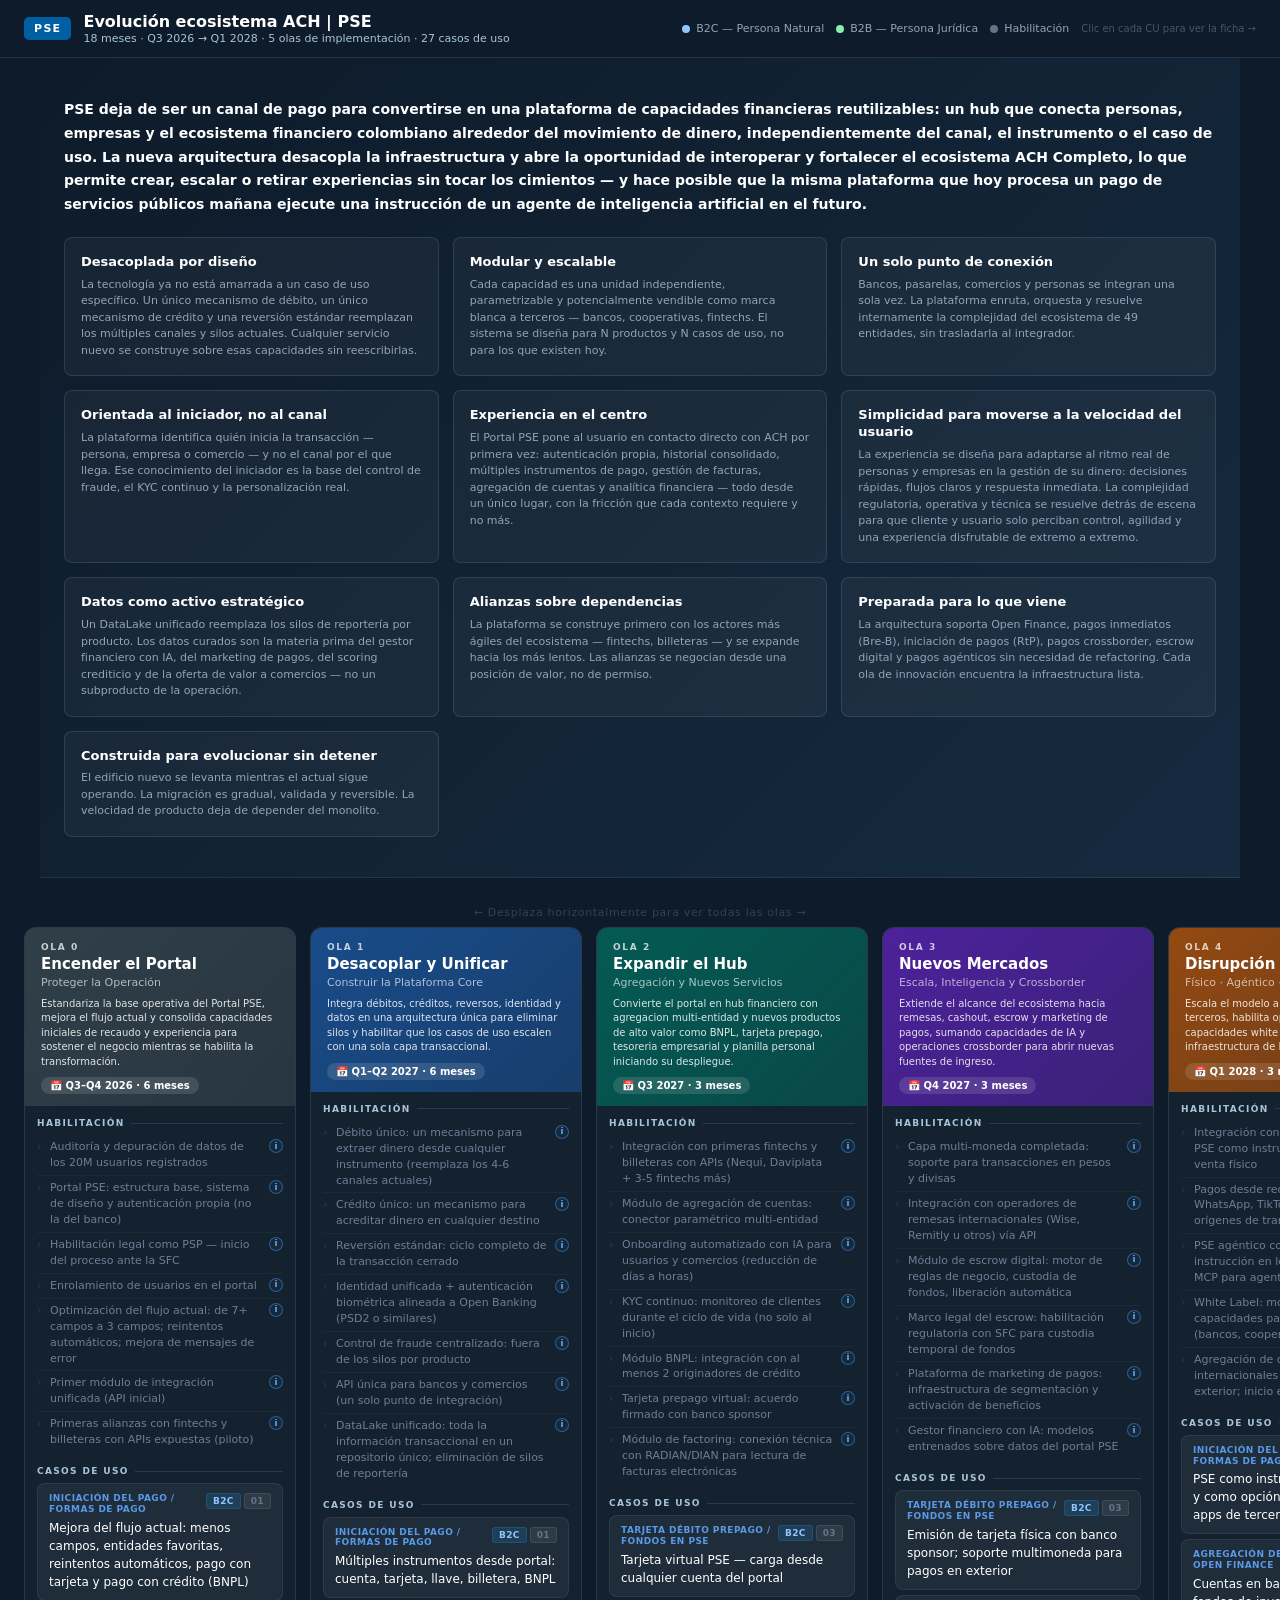
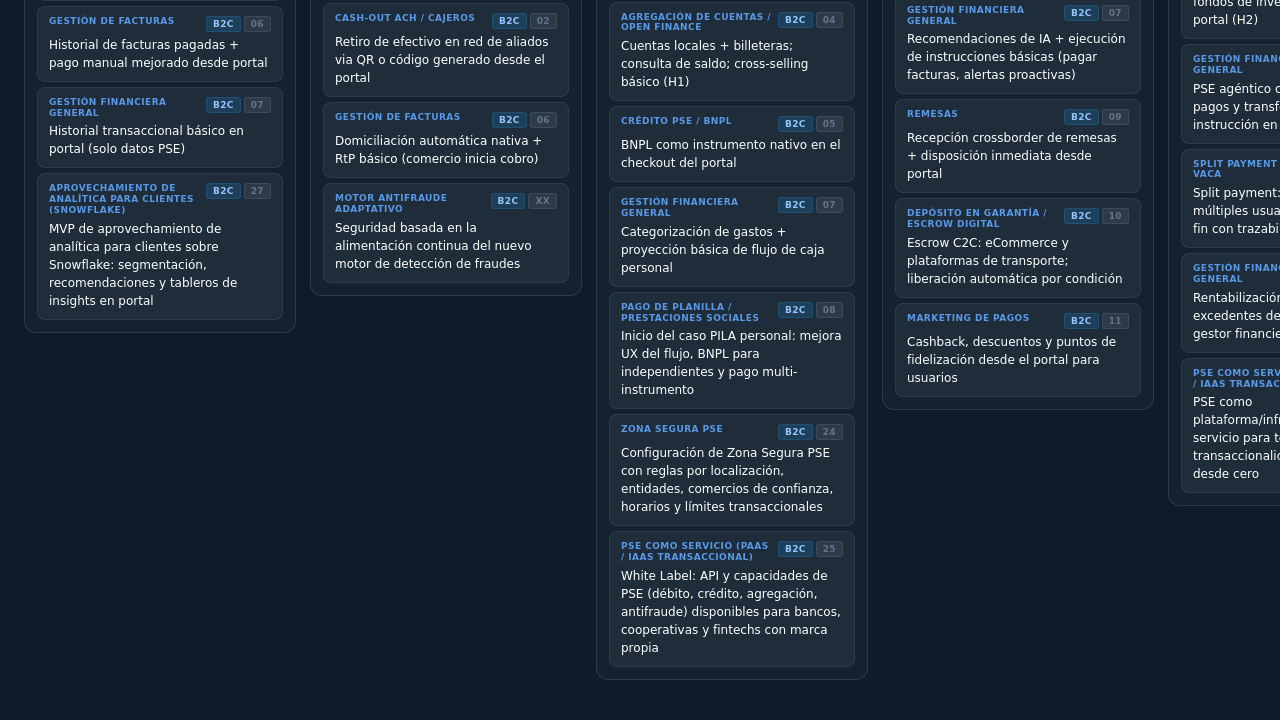
==== commit d5088f90: "update new feature description for user experience" ====
--- a/roadmap_portal_pse.html
+++ b/roadmap_portal_pse.html
@@ -494,6 +494,7 @@
       <li><strong>Un solo punto de conexión</strong><span>Bancos, pasarelas, comercios y personas se integran una sola vez. La plataforma enruta, orquesta y resuelve internamente la complejidad del ecosistema de 49 entidades, sin trasladarla al integrador.</span></li>
       <li><strong>Orientada al iniciador, no al canal</strong><span>La plataforma identifica quién inicia la transacción — persona, empresa o comercio — y no el canal por el que llega. Ese conocimiento del iniciador es la base del control de fraude, el KYC continuo y la personalización real.</span></li>
       <li><strong>Experiencia en el centro</strong><span>El Portal PSE pone al usuario en contacto directo con ACH por primera vez: autenticación propia, historial consolidado, múltiples instrumentos de pago, gestión de facturas, agregación de cuentas y analítica financiera — todo desde un único lugar, con la fricción que cada contexto requiere y no más.</span></li>
+      <li><strong>Simplicidad para moverse a la velocidad del usuario</strong><span>La experiencia se diseña para adaptarse al ritmo real de personas y empresas en la gestión de su dinero: decisiones rápidas, flujos claros y respuesta inmediata. La complejidad regulatoria, operativa y técnica se resuelve detrás de escena para que cliente y usuario solo perciban control, agilidad y una experiencia disfrutable de extremo a extremo.</span></li>
       <li><strong>Datos como activo estratégico</strong><span>Un DataLake unificado reemplaza los silos de reportería por producto. Los datos curados son la materia prima del gestor financiero con IA, del marketing de pagos, del scoring crediticio y de la oferta de valor a comercios — no un subproducto de la operación.</span></li>
       <li><strong>Alianzas sobre dependencias</strong><span>La plataforma se construye primero con los actores más ágiles del ecosistema — fintechs, billeteras — y se expande hacia los más lentos. Las alianzas se negocian desde una posición de valor, no de permiso.</span></li>
       <li><strong>Preparada para lo que viene</strong><span>La arquitectura soporta Open Finance, pagos inmediatos (Bre-B), iniciación de pagos (RtP), pagos crossborder, escrow digital y pagos agénticos sin necesidad de refactoring. Cada ola de innovación encuentra la infraestructura lista.</span></li>
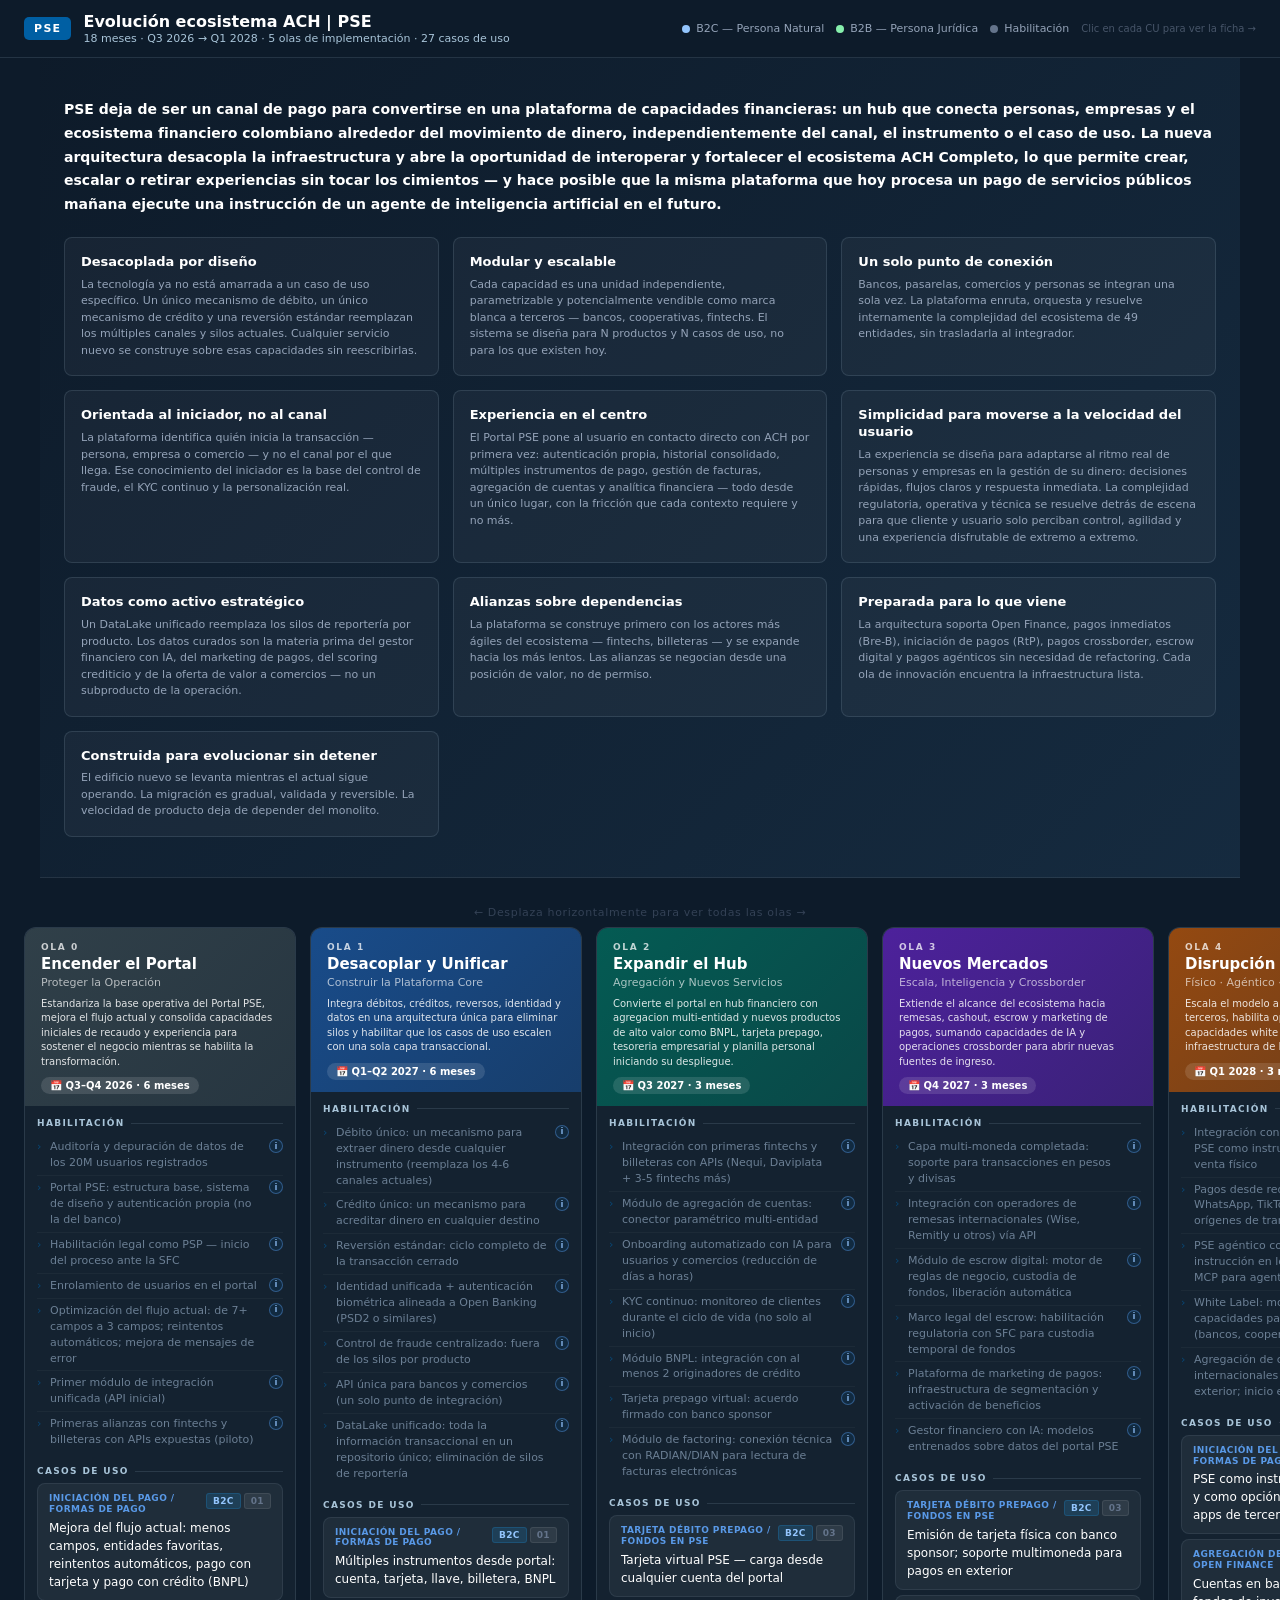
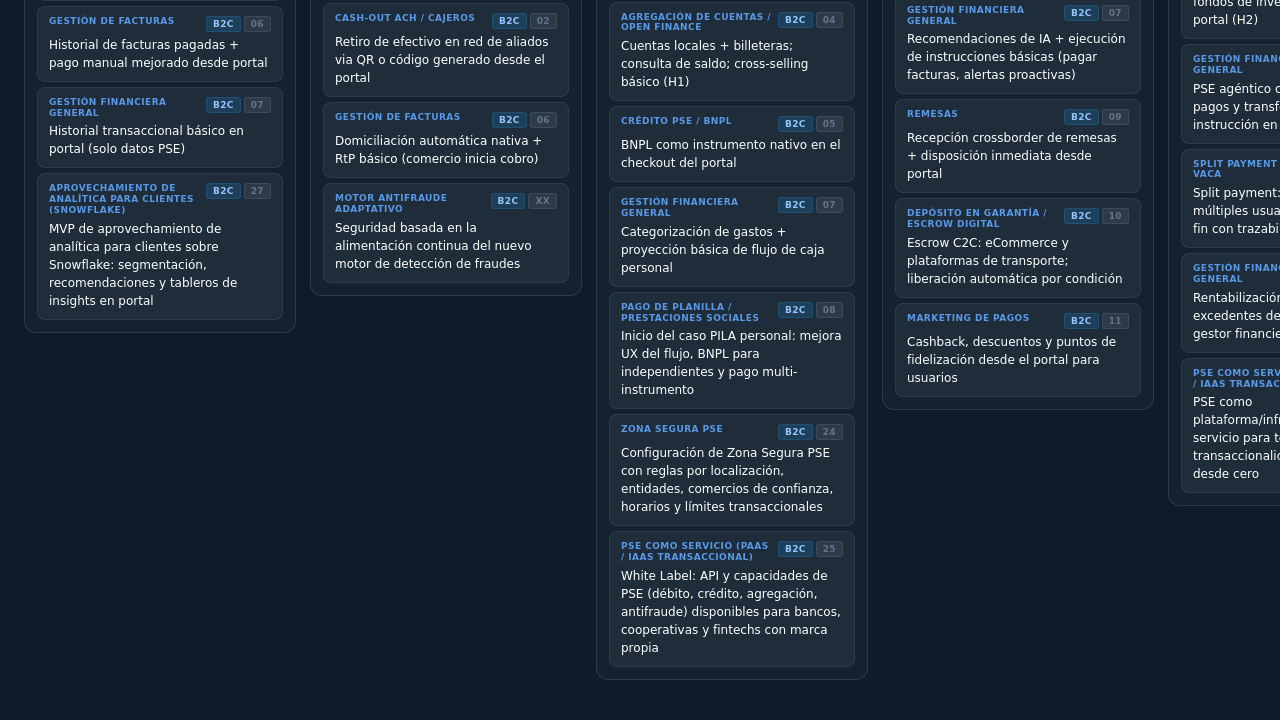
==== commit 4ec93299: "update vision section to reflect new platform capabilities" ====
--- a/roadmap_portal_pse.html
+++ b/roadmap_portal_pse.html
@@ -3,6 +3,7 @@
 <head>
 <meta charset="UTF-8">
 <meta name="viewport" content="width=device-width, initial-scale=1.0">
+<meta name="robots" content="noindex, nofollow">
 <title>Roadmap Portal PSE — ACH Colombia</title>
 <style>
 :root {
@@ -486,7 +487,7 @@
 <section class="vision">
   <div class="vision-content">
     <div class="vision-intro">
-      PSE deja de ser un canal de pago para convertirse en una plataforma de capacidades financieras reutilizables: un hub que conecta personas, empresas y el ecosistema financiero colombiano alrededor del movimiento de dinero, independientemente del canal, el instrumento o el caso de uso. La nueva arquitectura desacopla la infraestructura y abre la oportunidad de interoperar y fortalecer el ecosistema ACH Completo, lo que permite crear, escalar o retirar experiencias sin tocar los cimientos — y hace posible que la misma plataforma que hoy procesa un pago de servicios públicos mañana ejecute una instrucción de un agente de inteligencia artificial en el futuro.
+      PSE deja de ser un canal de pago para convertirse en una plataforma de capacidades financieras: un hub que conecta personas, empresas y el ecosistema financiero colombiano alrededor del movimiento de dinero, independientemente del canal, el instrumento o el caso de uso. La nueva arquitectura desacopla la infraestructura y abre la oportunidad de interoperar y fortalecer el ecosistema ACH Completo, lo que permite crear, escalar o retirar experiencias sin tocar los cimientos — y hace posible que la misma plataforma que hoy procesa un pago de servicios públicos mañana ejecute una instrucción de un agente de inteligencia artificial en el futuro.
     </div>
     <ul class="vision-criteria">
       <li><strong>Desacoplada por diseño</strong><span>La tecnología ya no está amarrada a un caso de uso específico. Un único mecanismo de débito, un único mecanismo de crédito y una reversión estándar reemplazan los múltiples canales y silos actuales. Cualquier servicio nuevo se construye sobre esas capacidades sin reescribirlas.</span></li>
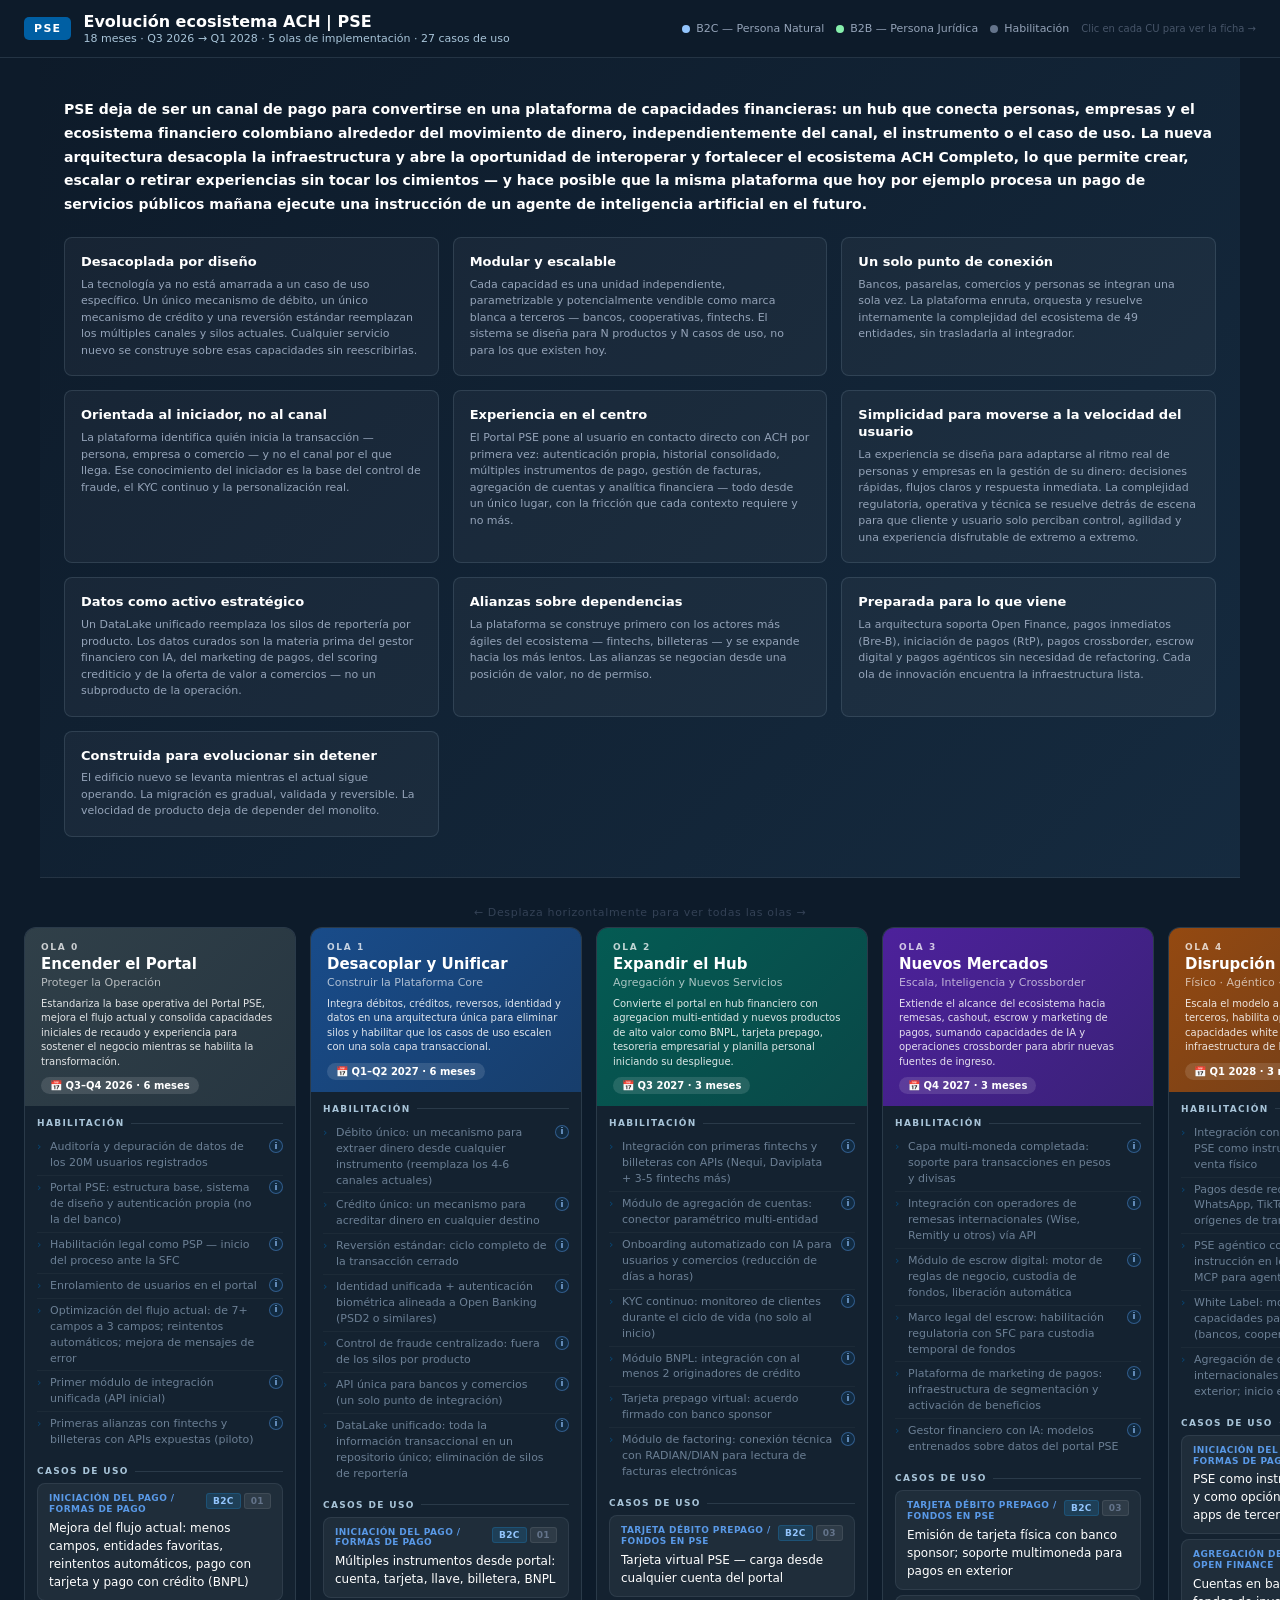
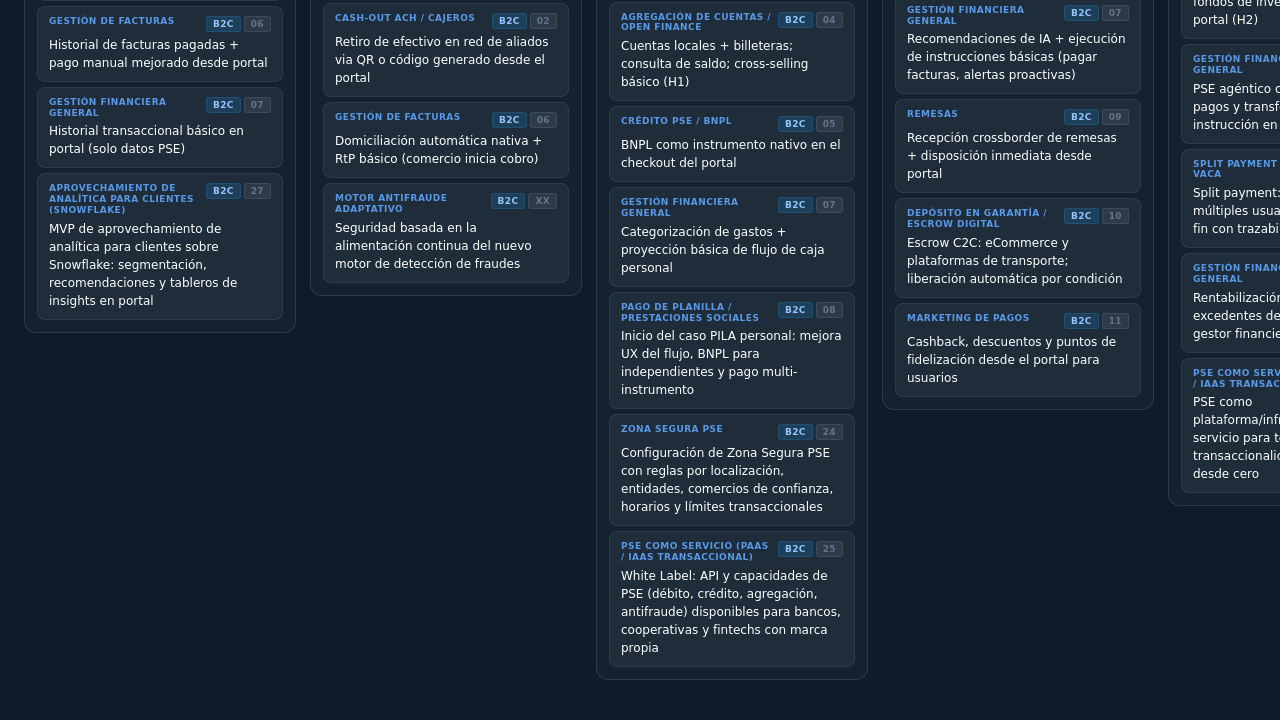
==== commit ef8280ae: "add por ejemplo" ====
--- a/roadmap_portal_pse.html
+++ b/roadmap_portal_pse.html
@@ -487,7 +487,7 @@
 <section class="vision">
   <div class="vision-content">
     <div class="vision-intro">
-      PSE deja de ser un canal de pago para convertirse en una plataforma de capacidades financieras: un hub que conecta personas, empresas y el ecosistema financiero colombiano alrededor del movimiento de dinero, independientemente del canal, el instrumento o el caso de uso. La nueva arquitectura desacopla la infraestructura y abre la oportunidad de interoperar y fortalecer el ecosistema ACH Completo, lo que permite crear, escalar o retirar experiencias sin tocar los cimientos — y hace posible que la misma plataforma que hoy procesa un pago de servicios públicos mañana ejecute una instrucción de un agente de inteligencia artificial en el futuro.
+      PSE deja de ser un canal de pago para convertirse en una plataforma de capacidades financieras: un hub que conecta personas, empresas y el ecosistema financiero colombiano alrededor del movimiento de dinero, independientemente del canal, el instrumento o el caso de uso. La nueva arquitectura desacopla la infraestructura y abre la oportunidad de interoperar y fortalecer el ecosistema ACH Completo, lo que permite crear, escalar o retirar experiencias sin tocar los cimientos — y hace posible que la misma plataforma que hoy por ejemplo procesa un pago de servicios públicos mañana ejecute una instrucción de un agente de inteligencia artificial en el futuro.
     </div>
     <ul class="vision-criteria">
       <li><strong>Desacoplada por diseño</strong><span>La tecnología ya no está amarrada a un caso de uso específico. Un único mecanismo de débito, un único mecanismo de crédito y una reversión estándar reemplazan los múltiples canales y silos actuales. Cualquier servicio nuevo se construye sobre esas capacidades sin reescribirlas.</span></li>
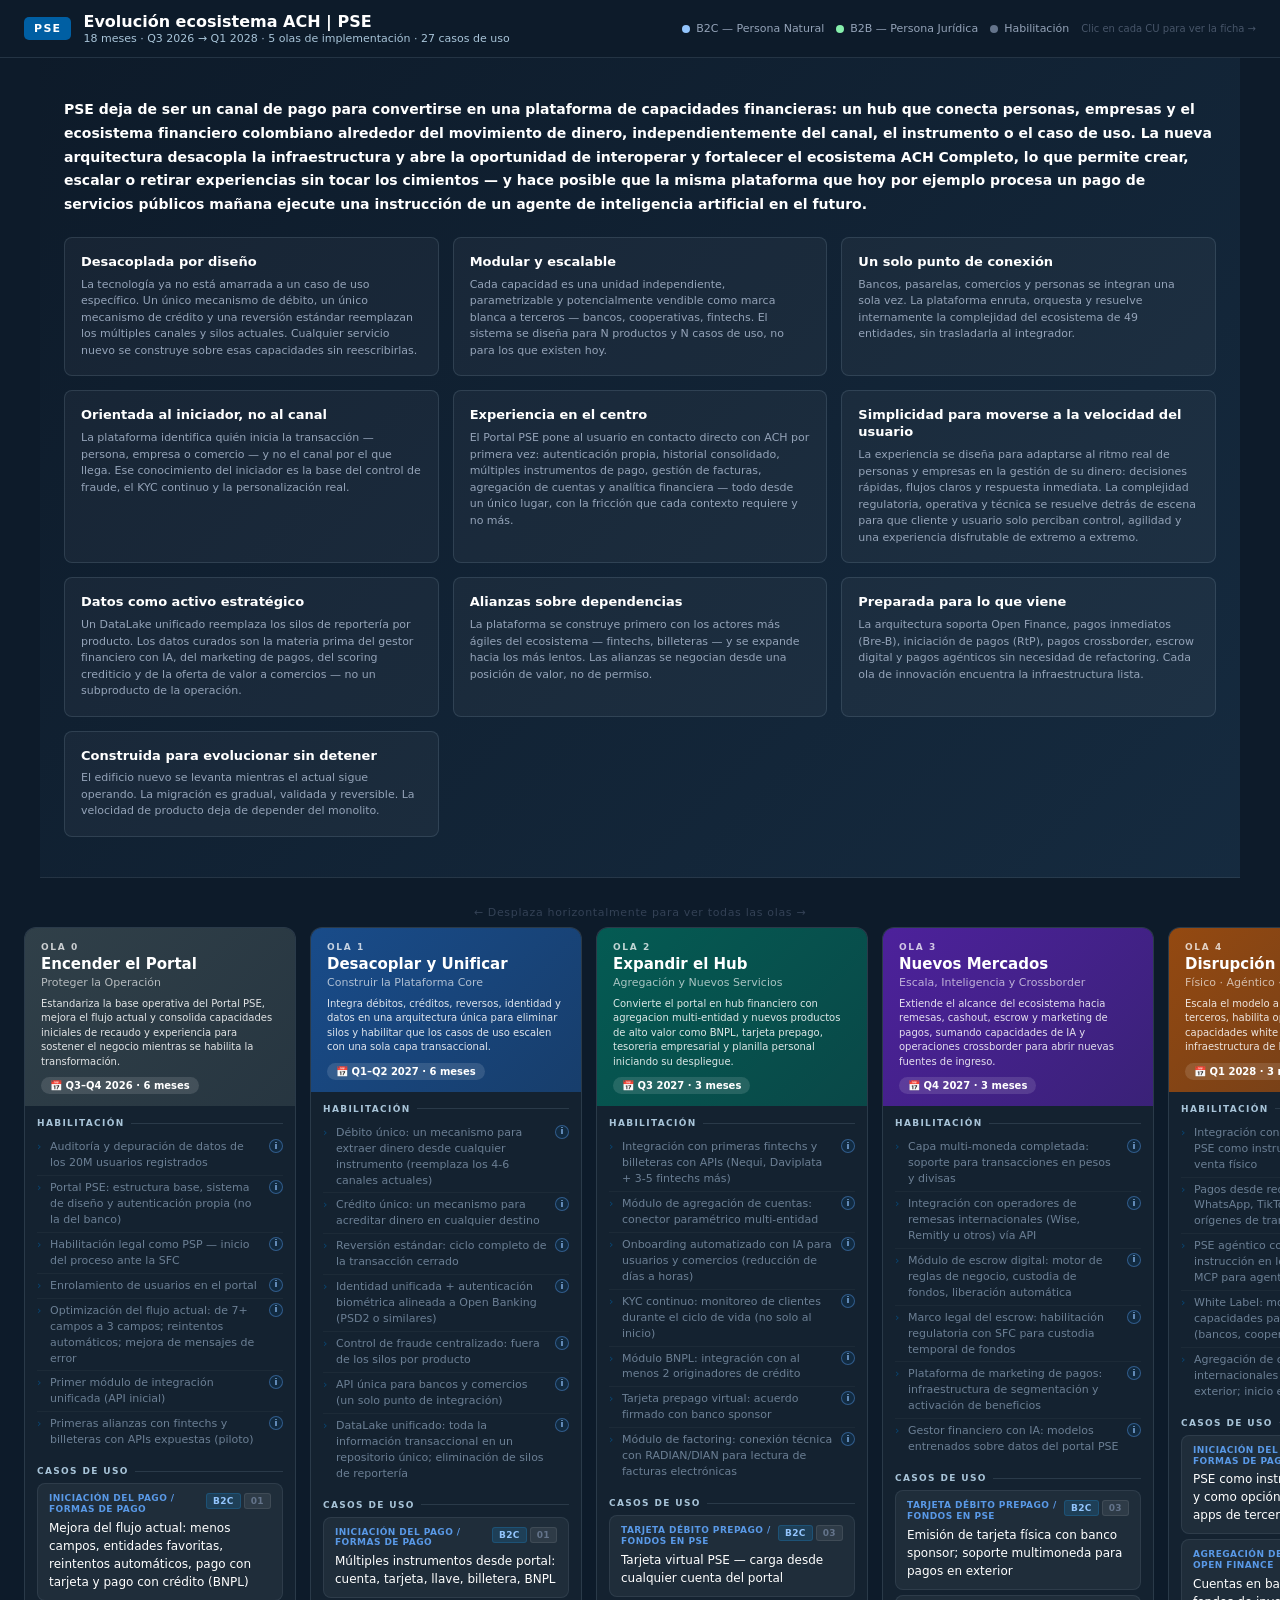
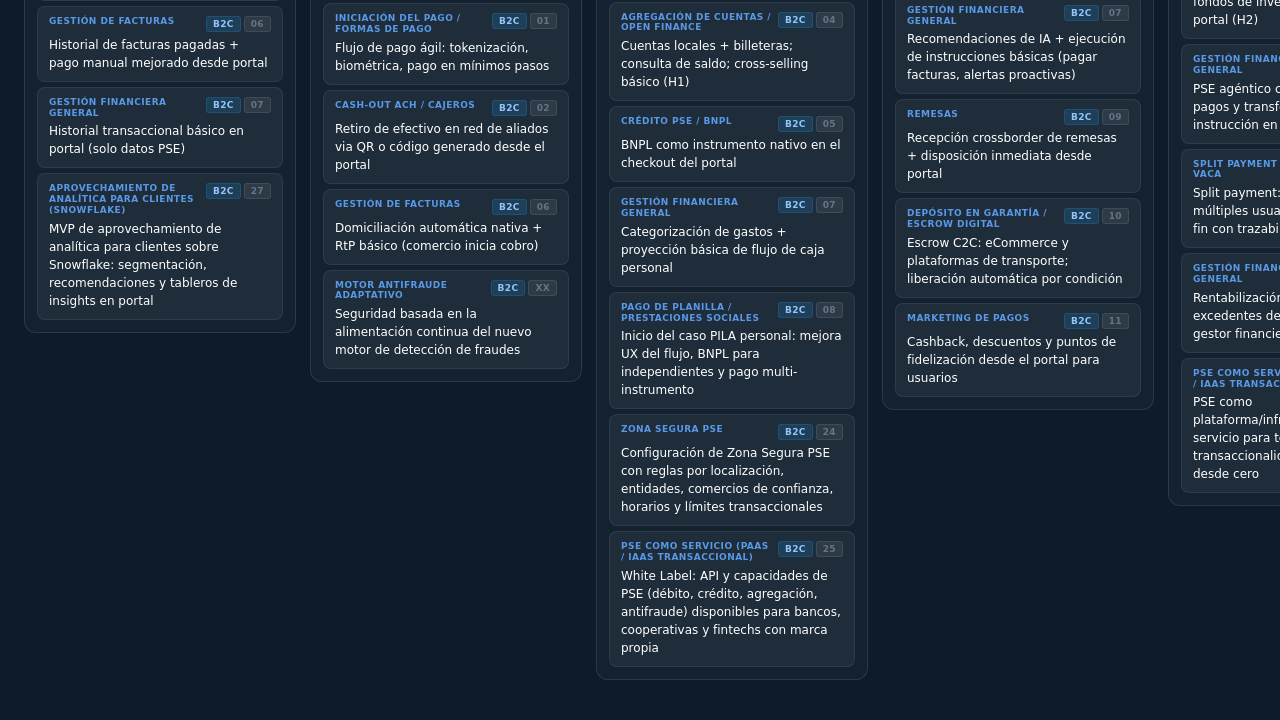
==== commit 7fa07964: "update" ====
--- a/roadmap_portal_pse.html
+++ b/roadmap_portal_pse.html
@@ -593,7 +593,7 @@
   cus:[{f:1,a:"Mejora del flujo actual: menos campos, entidades favoritas, reintentos automáticos, pago con tarjeta y pago con crédito (BNPL)"},{f:6,a:"Historial de facturas pagadas + pago manual mejorado desde portal"},{f:7,a:"Historial transaccional básico en portal (solo datos PSE)"},{f:27,a:"MVP de aprovechamiento de analítica para clientes sobre Snowflake: segmentación, recomendaciones y tableros de insights en portal"},{f:20,a:"Modernización UX + notificaciones de vencimiento para empresas"},{f:21,a:"Migración al portal con panel básico de seguimiento de dispersiones"}]},
   {id:1,nombre:"Desacoplar y Unificar",sub:"Construir la Plataforma Core",desc:"Integra débitos, créditos, reversos, identidad y datos en una arquitectura única para eliminar silos y habilitar que los casos de uso escalen con una sola capa transaccional.",periodo:"Q1–Q2 2027",dur:"6 meses",color:"#1A56A0",stretch:false,
   hab:["Débito único: un mecanismo para extraer dinero desde cualquier instrumento (reemplaza los 4-6 canales actuales)","Crédito único: un mecanismo para acreditar dinero en cualquier destino","Reversión estándar: ciclo completo de la transacción cerrado","Identidad unificada + autenticación biométrica alineada a Open Banking (PSD2 o similares)","Control de fraude centralizado: fuera de los silos por producto","API única para bancos y comercios (un solo punto de integración)","DataLake unificado: toda la información transaccional en un repositorio único; eliminación de silos de reportería"],
-  cus:[{f:1,a:"Múltiples instrumentos desde portal: cuenta, tarjeta, llave, billetera, BNPL"},{f:2,a:"Retiro de efectivo en red de aliados via QR o código generado desde el portal"},{f:6,a:"Domiciliación automática nativa + RtP básico (comercio inicia cobro)"},{f:"XX",a:"Seguridad basada en la alimentación continua del nuevo motor de detección de fraudes"},{f:16,a:"Flujo de aprobación jerárquico + pagos programados para empresas"},{f:17,a:"Dispersión masiva multi-entidad desde portal (API + archivo)"},{f:19,a:"RtP: empresa genera solicitud → usuario aprueba desde portal PSE"},{f:20,a:"Integración directa con operadores PILA desde portal empresarial"}]},
+  cus:[{f:1,a:"Múltiples instrumentos desde portal: cuenta, tarjeta, llave, billetera, BNPL"},{f:1,a:"Flujo de pago ágil: tokenización, biométrica, pago en mínimos pasos"},{f:2,a:"Retiro de efectivo en red de aliados via QR o código generado desde el portal"},{f:6,a:"Domiciliación automática nativa + RtP básico (comercio inicia cobro)"},{f:"XX",a:"Seguridad basada en la alimentación continua del nuevo motor de detección de fraudes"},{f:16,a:"Flujo de aprobación jerárquico + pagos programados para empresas"},{f:17,a:"Dispersión masiva multi-entidad desde portal (API + archivo)"},{f:19,a:"RtP: empresa genera solicitud → usuario aprueba desde portal PSE"},{f:20,a:"Integración directa con operadores PILA desde portal empresarial"}]},
   {id:2,nombre:"Expandir el Hub",sub:"Agregación y Nuevos Servicios",desc:"Convierte el portal en hub financiero con agregacion multi-entidad y nuevos productos de alto valor como BNPL, tarjeta prepago, tesoreria empresarial y planilla personal iniciando su despliegue.",periodo:"Q3 2027",dur:"3 meses",color:"#00695C",stretch:false,
    hab:["Integración con primeras fintechs y billeteras con APIs (Nequi, Daviplata + 3-5 fintechs más)","Módulo de agregación de cuentas: conector paramétrico multi-entidad","Onboarding automatizado con IA para usuarios y comercios (reducción de días a horas)","KYC continuo: monitoreo de clientes durante el ciclo de vida (no solo al inicio)","Módulo BNPL: integración con al menos 2 originadores de crédito","Tarjeta prepago virtual: acuerdo firmado con banco sponsor","Módulo de factoring: conexión técnica con RADIAN/DIAN para lectura de facturas electrónicas"],
   cus:[{f:3,a:"Tarjeta virtual PSE — carga desde cualquier cuenta del portal"},{f:4,a:"Cuentas locales + billeteras; consulta de saldo; cross-selling básico (H1)"},{f:5,a:"BNPL como instrumento nativo en el checkout del portal"},{f:7,a:"Categorización de gastos + proyección básica de flujo de caja personal"},{f:8,a:"Inicio del caso PILA personal: mejora UX del flujo, BNPL para independientes y pago multi-instrumento"},{f:24,a:"Configuración de Zona Segura PSE con reglas por localización, entidades, comercios de confianza, horarios y límites transaccionales"},{f:12,a:"Tarjeta virtual corporativa para viáticos y gastos de representación"},{f:13,a:"Dashboard de tesorería consolidado multi-banco para empresas"},{f:14,a:"BNPL para impuestos y nómina — primeros casos piloto con empresas"},{f:15,a:"MVP: carga de facturas desde RADIAN + negociación con primer cesionario"},{f:18,a:"Piloto de recaudo cash-in con red de aliados en 2-3 ciudades"},{f:25,a:"White Label: API y capacidades de PSE (débito, crédito, agregación, antifraude) disponibles para bancos, cooperativas y fintechs con marca propia"}]},
